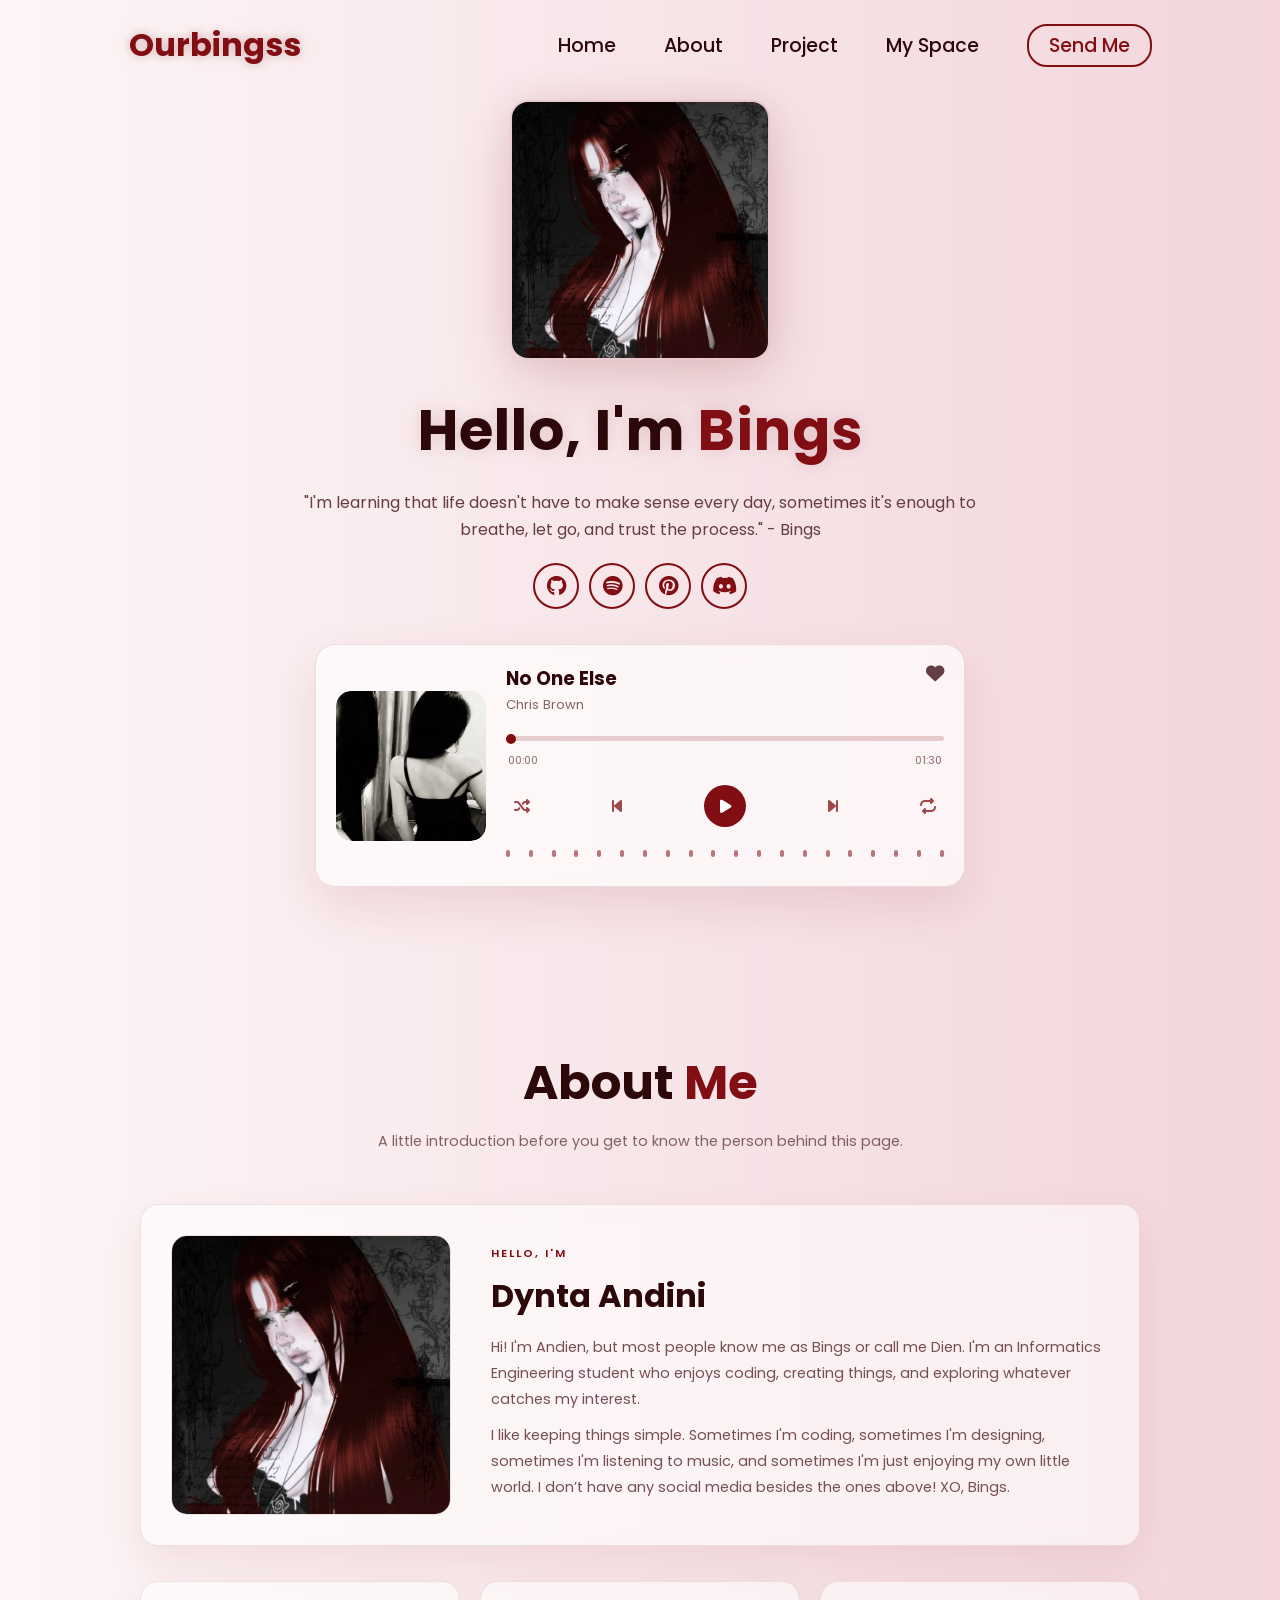
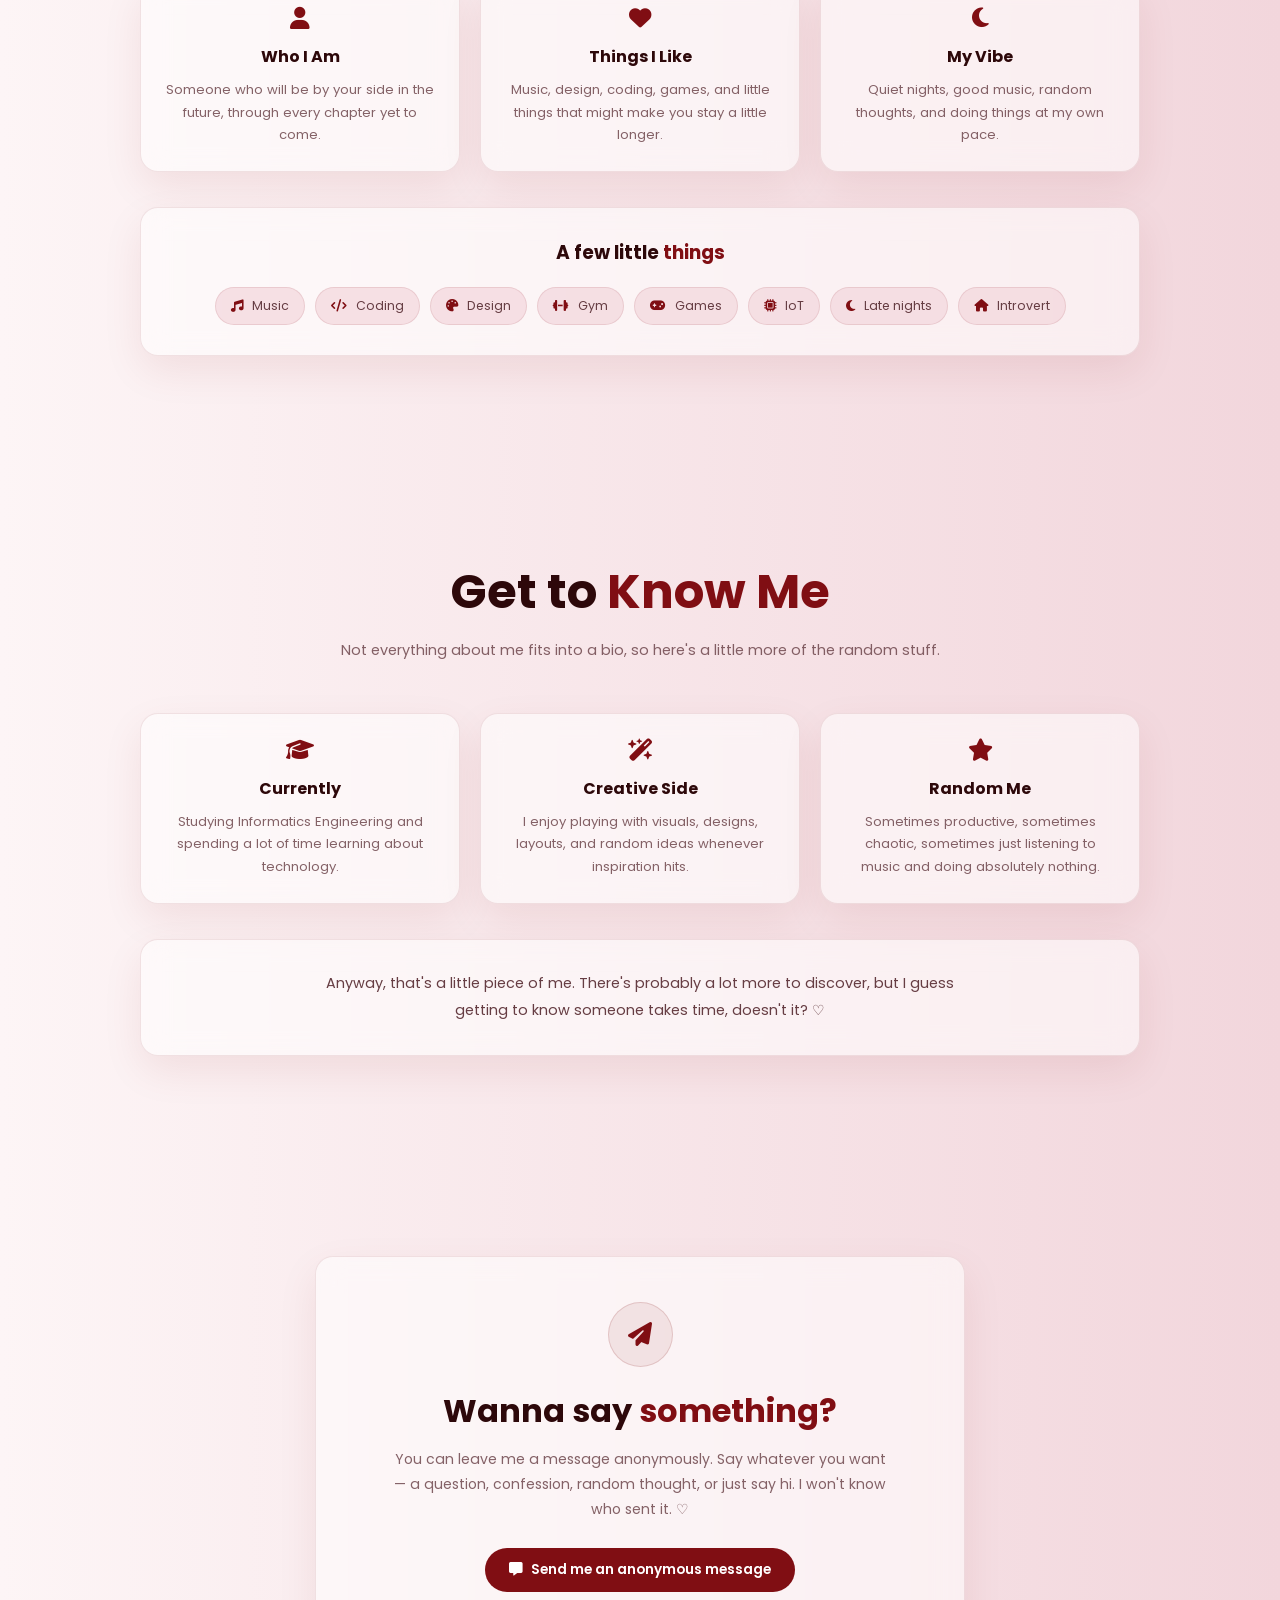
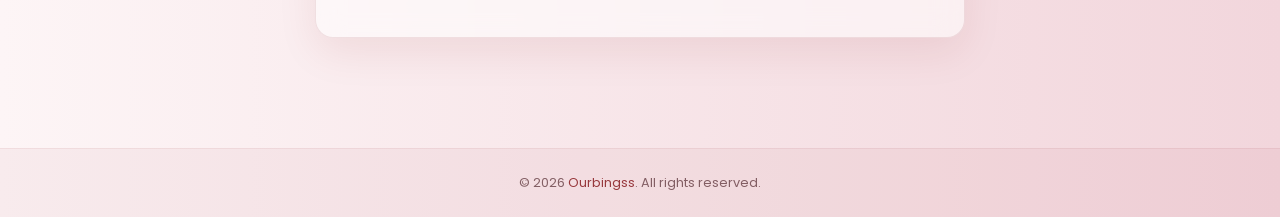
==== index.html @ 2a9ed9a6 "Update project" ====
<!DOCTYPE html>
<html lang="en">
<head>
    <meta charset="UTF-8" />
    <meta name="viewport" content="width=device-width, initial-scale=1.0" />
    <!-- Font Awesome -->
    <link rel="stylesheet" href="https://cdnjs.cloudflare.com/ajax/libs/font-awesome/6.7.1/css/all.min.css" />
    <!-- Google Fonts -->
    <link rel="preconnect" href="https://fonts.googleapis.com" />
    <link rel="preconnect" href="https://fonts.gstatic.com" crossorigin />
    <!-- Title -->
    <title>Ourbingss</title>
    <!-- Favicon -->
    <link rel="icon" type="image/png" href="img/pp5.jpg" />
    <link rel="stylesheet" href="blog.css" />
    <!-- AOS -->
    <link rel="stylesheet" href="https://unpkg.com/aos@next/dist/aos.css" />
</head>
<body>

    <nav>
        <div class="nav-container">
            <!-- Logo -->
            <div class="logo" data-aos="zoom-in" data-aos-duration="1000">
                <span>Ourbingss</span>
            </div>
            <!-- Desktop Navigation -->
            <div class="links">
                <div class="link" data-aos="fade-up" data-aos-duration="1000" data-aos-delay="100"><a href="index.html">Home</a></div>
                <div class="link" data-aos="fade-up" data-aos-duration="1000" data-aos-delay="200"><a href="index.html#about">About</a></div>
                <div class="link" data-aos="fade-up" data-aos-duration="1000" data-aos-delay="300"><a href="project.html">Project</a></div>
                <div class="link" data-aos="fade-up" data-aos-duration="1000" data-aos-delay="500"><a href="index.html#my-space">My Space</a></div>
                <div class="link contact-btn" data-aos="fade-up" data-aos-duration="1000" data-aos-delay="600"><a href="index.html#contact">Send Me</a></div>
            </div>
            <!-- Hamburger -->
            <i class="fa-solid fa-bars hamburg" onclick="hamburg()"></i>
        </div>
        <!-- Mobile Dropdown -->
        <div class="dropdown">
            <div class="links">
                <a href="index.html">Home</a>
                <a href="index.html#about">About</a>
                <a href="project.html">Projects</a>
                <a href="index.html#contact">Contact</a>
                <i class="fa-solid fa-xmark cancel" onclick="cancel()"></i>
            </div>
        </div>
    </nav>
    <!-- =====================================================
         HERO
    ====================================================== -->
    <section class="hero-section">
        <!-- Main Square Image -->
        <div class="hero-image" data-aos="zoom-in" data-aos-duration="1200">
            <img src="img/pp5.jpg" alt="Bings" />
        </div>
        <!-- Name -->
        <h1 class="hero-title" data-aos="fade-up" data-aos-duration="1000">
            Hello, I'm <span>Bings</span>
        </h1>
        <!-- Subtitle -->
        <p class="hero-subtitle" data-aos="fade-up" data-aos-duration="1000" data-aos-delay="100">
            "I'm learning that life doesn't have to make sense every day, sometimes it's enough to breathe, let go, and trust the process." - Bings
        </p>
        <!-- Social Media -->
        <div class="hero-socials" data-aos="fade-up" data-aos-duration="1000" data-aos-delay="200">
            <a href="https://github.com/ourbingss" target="_blank" rel="noopener noreferrer" title="GitHub">
                <i class="fa-brands fa-github"></i>
            </a>
            <a href="https://open.spotify.com/user/ourbingss" target="_blank" rel="noopener noreferrer" title="Spotify">
                <i class="fa-brands fa-spotify"></i>
            </a>
            <a href="https://www.pinterest.com/ourbingss/" target="_blank" rel="noopener noreferrer" title="Pinterest">
                <i class="fa-brands fa-pinterest"></i>
            </a>
            <a href="https://discord.com/users/ourbingss" target="_blank" rel="noopener noreferrer" title="Discord">
                <i class="fa-brands fa-discord"></i>
            </a>
        </div>
        <!-- =================================================
             MUSIC CARD
        ================================================== -->
        <div class="music-card" data-aos="fade-up" data-aos-duration="1000" data-aos-delay="300">
            <!-- Music Cover -->
            <div class="music-cover">
                <img src="img/ppme.jpeg" alt="Music Cover" />
            </div>
            <!-- Music Information -->
            <div class="music-info">
                <div class="song-header">
                    <div class="song-detail">
                        <h3 class="song-title">No One Else</h3>
                        <p class="singer-name">Chris Brown</p>
                    </div>
                    <i class="fa-solid fa-heart heart-icon"></i>
                </div>
                <!-- Audio -->
                <audio id="audio-player" src="audio/audiome.mp3"></audio>
                <!-- Progress -->
                <div class="progress-box">
                    <input type="range" id="progress-bar" value="0" min="0" max="100" />
                    <div class="time-display">
                        <span id="current-time">00:00</span>
                        <span id="max-time">01:30</span>
                    </div>
                </div>
                <!-- Controls -->
                <div class="player-controls">
                    <i class="fa-solid fa-shuffle control-btn"></i>
                    <i class="fa-solid fa-backward-step control-btn"></i>
                    <div class="play-btn-wrapper" id="play-btn">
                        <i class="fa-solid fa-play" id="play-icon"></i>
                    </div>
                    <i class="fa-solid fa-forward-step control-btn"></i>
                    <i class="fa-solid fa-repeat control-btn"></i>
                </div>
                <!-- Sound Wave -->
                <div class="sound-wave" id="sound-wave">
                    <span></span><span></span><span></span><span></span><span></span>
                    <span></span><span></span><span></span><span></span><span></span>
                    <span></span><span></span><span></span><span></span><span></span>
                    <span></span><span></span><span></span><span></span><span></span>
                </div>
            </div>
        </div>
    </section>
    <!-- =====================================================
         ABOUT
    ====================================================== -->
    <section id="about" class="know-section">
        <div class="know-container">
            <!-- Heading -->
            <div class="section-heading" data-aos="fade-up" data-aos-duration="1000">
                <h2>About <span>Me</span></h2>
                <p>A little introduction before you get to know the person behind this page.</p>
            </div>
            <!-- Profile -->
            <div class="know-profile glass-card" data-aos="fade-up" data-aos-duration="1000">
                <!-- Image -->
                <div class="know-profile-image">
                    <img src="img/pp5.jpg" alt="Bings" />
                </div>
                <!-- Text -->
                <div class="know-profile-text">
                    <span>HELLO, I'M</span>
                    <h3>Dynta Andini</h3>
                    <p>Hi! I'm Andien, but most people know me as Bings or call me Dien. I'm an Informatics Engineering student who enjoys coding, creating things, and exploring whatever catches my interest.</p>
                    <p>I like keeping things simple. Sometimes I'm coding, sometimes I'm designing, sometimes I'm listening to music, and sometimes I'm just enjoying my own little world.
                        I don’t have any social media besides the ones above! XO, Bings.</p>
                    </p>
                </div>
            </div>
            <!-- Personal Cards -->
            <div class="personal-grid">
                <!-- Personality -->
                <div class="personal-card glass-card" data-aos="zoom-in" data-aos-duration="800">
                    <i class="fa-solid fa-user"></i>
                    <h3>Who I Am</h3>
                    <p>Someone who will be by your side in the future, through every chapter yet to come.</p>
                </div>
                <!-- Hobbies -->
                <div class="personal-card glass-card" data-aos="zoom-in" data-aos-duration="800" data-aos-delay="100">
                    <i class="fa-solid fa-heart"></i>
                    <h3>Things I Like</h3>
                    <p>Music, design, coding, games, and little things that might make you stay a little longer.</p>
                </div>
                <!-- Current -->
                <div class="personal-card glass-card" data-aos="zoom-in" data-aos-duration="800" data-aos-delay="200">
                    <i class="fa-solid fa-moon"></i>
                    <h3>My Vibe</h3>
                    <p>Quiet nights, good music, random thoughts, and doing things at my own pace.</p>
                </div>
            </div>
            <!-- Little Things -->
            <div class="little-things glass-card" data-aos="fade-up" data-aos-duration="1000">
                <h3>A few little <span>things</span></h3>
                <div class="things-list">
                    <div class="thing"><i class="fa-solid fa-music"></i> Music</div>
                    <div class="thing"><i class="fa-solid fa-code"></i> Coding</div>
                    <div class="thing"><i class="fa-solid fa-palette"></i> Design</div>
                    <div class="thing"><i class="fa-solid fa-dumbbell"></i> Gym</div>
                    <div class="thing"><i class="fa-solid fa-gamepad"></i> Games</div>
                    <div class="thing"><i class="fa-solid fa-microchip"></i> IoT</div>
                    <div class="thing"><i class="fa-solid fa-moon"></i> Late nights</div>
                    <div class="thing"><i class="fa-solid fa-house"></i> Introvert</div>
                </div>
            </div>
        </div>
    </section>
    <!-- =====================================================
         GET TO KNOW ME
    ====================================================== -->
    <section id="get-to-know" class="know-section">
        <div class="know-container">
            <div class="section-heading" data-aos="fade-up" data-aos-duration="1000">
                <h2>Get to <span>Know Me</span></h2>
                <p>Not everything about me fits into a bio, so here's a little more of the random stuff.</p>
            </div>
            <div class="personal-grid">
                <!-- Student -->
                <div class="personal-card glass-card" data-aos="zoom-in">
                    <i class="fa-solid fa-graduation-cap"></i>
                    <h3>Currently</h3>
                    <p>Studying Informatics Engineering and spending a lot of time learning about technology.</p>
                </div>
                <!-- Creative -->
                <div class="personal-card glass-card" data-aos="zoom-in" data-aos-delay="100">
                    <i class="fa-solid fa-wand-magic-sparkles"></i>
                    <h3>Creative Side</h3>
                    <p>I enjoy playing with visuals, designs, layouts, and random ideas whenever inspiration hits.</p>
                </div>
                <!-- Random -->
                <div class="personal-card glass-card" data-aos="zoom-in" data-aos-delay="200">
                    <i class="fa-solid fa-star"></i>
                    <h3>Random Me</h3>
                    <p>Sometimes productive, sometimes chaotic, sometimes just listening to music and doing absolutely nothing.</p>
                </div>
            </div>
            <!-- Closing Text -->
            <div class="glass-card" style="padding: 30px; text-align: center; margin-top: 20px;" data-aos="fade-up" data-aos-duration="1000">
                <p style="max-width: 650px; margin: 0 auto; font-size: 0.9rem; line-height: 1.9; color: #663d43;">
                    Anyway, that's a little piece of me. There's probably a lot more to discover, but I guess getting to know someone takes time, doesn't it? ♡
                </p>
            </div>
        </div>
    </section>
    <!-- =====================================================
         CONTACT / NGL
    ====================================================== -->
    <section id="contact" class="contact-section">
        <div class="ngl-card glass-card" data-aos="fade-up" data-aos-duration="1000">
            <!-- Icon -->
            <div class="ngl-icon">
                <i class="fa-solid fa-paper-plane"></i>
            </div>
            <!-- Heading -->
            <h2>Wanna say <span>something?</span></h2>
            <!-- Description -->
            <p>
                You can leave me a message anonymously. Say whatever you want — a question, confession, random thought, or just say hi. I won't know who sent it. ♡
            </p>
            <!-- NGL Button -->
            <a href="https://ngl.link/ourbingss" target="_blank" rel="noopener noreferrer" class="ngl-button">
                <i class="fa-solid fa-message"></i> Send me an anonymous message
            </a>
        </div>
    </section>
    <!-- =====================================================
         FOOTER
    ====================================================== -->
    <footer class="footer">
        <p>&copy; 2026 <span>Ourbingss</span>. All rights reserved.</p>
    </footer>
    <script src="https://unpkg.com/aos@next/dist/aos.js"></script>
    <script>
        AOS.init({
            offset: 100,
            duration: 1000,
            once: false
        });
        /* =========================
           HAMBURGER
        ========================== */
        function hamburg() {
            const navbar = document.querySelector(".dropdown");
            navbar.style.transform = "translateY(0px)";
        }
        /* =========================
           CANCEL
        ========================== */
        function cancel() {
            const navbar = document.querySelector(".dropdown");
            navbar.style.transform = "translateY(-500px)";
        }
    </script>
    <!-- Main JavaScript -->
    <script src="script.js"></script>
</body>
</html>
---- blog.css ----
@import url('https://fonts.googleapis.com/css2?family=Poppins:wght@100;200;300;400;500;600;700&display=swap');
* {
    margin: 0;
    padding: 0;
    box-sizing: border-box;
    font-family: 'Poppins', sans-serif;
}

html {
    scroll-behavior: smooth;
}

body {
    width: 100%;
    min-height: 100vh;
    overflow-x: hidden;

    background: linear-gradient(
        to right,
        #fdf5f6,
        #f2d6dc
    );

    color: #2d080a;
}


/* =====================================================
   NAVBAR
===================================================== */

nav {
    width: 100%;
    height: 10vh;

    position: absolute !important;
    top: 0;
    left: 0;

    background: transparent !important;

    z-index: 9999;
}

.nav-container {
    width: 100%;
    height: 100%;

    display: flex;
    justify-content: space-around;
    align-items: center;

    position: relative;
    z-index: 10000;
}

.logo {
    color: #2d080a;
    font-size: 2rem;
    font-weight: 700;
}

.logo span {
    color: #800e13;

    text-shadow:
        0 0 10px rgba(128, 14, 19, 0.25),
        0 0 25px rgba(128, 14, 19, 0.10);
}


/* Desktop links */

.nav-container .links {
    display: flex;
    gap: 3rem;
    align-items: center;
}

.nav-container .links a {
    position: relative;
    font-size: 1.2rem;
    color: #2d080a;
    text-decoration: none;
    font-weight: 500;
    transition: 0.3s linear;
}

.nav-container .links a::before {
    position: absolute;
    content: "";
    bottom: -3px;
    left: 0;
    width: 0%;
    height: 3px;
    background-color: #800e13;
    transition: 0.2s linear;
}

.nav-container .links a:hover::before {
    width: 100%;
}

.nav-container .links a:hover {
    color: #800e13;
}

.nav-container .contact-btn {
    background-color: transparent;
    padding: 5px 20px;
    border-radius: 20px;
    border: 2px solid #800e13;
    transition: 0.2s linear;
}

.nav-container .contact-btn a {
    color: #800e13;
}

.nav-container .contact-btn:hover,
.nav-container .contact-btn:hover a {
    background-color: #800e13;
    color: white;
}
/* Hamburger */

.hamburg,
.cancel {
    cursor: pointer;

    position: absolute;

    right: 15px;
    top: 15px;

    font-size: 1.8rem;

    color: #800e13;

    display: none;

    z-index: 100000;
}


/* Mobile dropdown */

.dropdown {
    width: 100%;

    position: absolute;
    top: 0;
    left: 0;

    transform: translateY(-500px);

    background: rgba(45, 8, 10, 0.96);

    backdrop-filter: blur(10px);
    -webkit-backdrop-filter: blur(10px);

    box-shadow:
        0 10px 30px rgba(45, 8, 10, 0.25);

    transition: 0.3s ease;

    z-index: 99999;
}

.dropdown .links {
    width: 100%;

    display: flex;
    flex-direction: column;

    align-items: stretch;
}

.dropdown .links a {
    width: 100%;

    padding: 15px 0;

    display: flex;
    justify-content: center;
    align-items: center;

    color: #fff;

    text-decoration: none;

    font-size: 0.95rem;

    transition: 0.3s ease;
}

.dropdown .links a:hover {
    background: #800e13;
}

.dropdown .cancel {
    display: block;

    position: absolute;

    right: 18px;
    top: 15px;

    color: #fff;
}


/* =====================================================
   HERO
===================================================== */

.hero-section {
    width: 100%;
    min-height: 100vh;

    display: flex;
    flex-direction: column;

    justify-content: center;
    align-items: center;

    position: relative;

    padding: 100px 20px 60px;

    text-align: center;
}


/* =====================================================
   MAIN HERO IMAGE
===================================================== */

.hero-image {
    width: 260px;
    height: 260px;

    margin-bottom: 28px;

    overflow: hidden;

    border-radius: 18px;

    border: 2px solid rgba(128, 14, 19, 0.12);

    box-shadow:
        0 20px 60px rgba(128, 14, 19, 0.15),
        0 0 40px rgba(128, 14, 19, 0.08);
}

.hero-image img {
    width: 100%;
    height: 100%;

    display: block;

    object-fit: cover;
}


/* =====================================================
   HERO TITLE
===================================================== */

.hero-title {
    font-size: clamp(2.3rem, 5vw, 3.5rem);

    margin-bottom: 8px;

    font-weight: 700;

    letter-spacing: 1px;

    color: #2d080a;

    text-shadow:
        0 0 15px rgba(128, 14, 19, 0.12),
        0 0 35px rgba(128, 14, 19, 0.08);
}

.hero-title span {
    color: #800e13;
}


/* =====================================================
   HERO SUBTITLE / QUOTE
===================================================== */

.hero-subtitle {
    width: 100%;
    max-width: 700px;

    margin: 8px auto 15px;

    color: #663d43;

    font-size: 1rem;

    line-height: 1.7;

    font-weight: 400;
}


/* =====================================================
   SOCIAL ICONS
===================================================== */

.hero-socials {
    width: 100%;

    display: flex;

    justify-content: center;
    align-items: center;

    gap: 10px;

    margin: 5px 0 30px;
}

.hero-socials a {
    width: 46px;
    height: 46px;

    display: flex;
    justify-content: center;
    align-items: center;

    flex-shrink: 0;

    border: 2px solid #800e13;

    border-radius: 50%;

    background: transparent;

    color: #800e13;

    text-decoration: none;

    transition:
        transform 0.25s ease,
        background 0.25s ease,
        color 0.25s ease,
        box-shadow 0.25s ease;
}

.hero-socials a i {
    display: block;

    color: inherit;

    font-size: 1.25rem;

    line-height: 1;
}

.hero-socials a:hover {
    transform: translateY(-4px) scale(1.08);

    background: #800e13;

    color: #fff;

    box-shadow:
        0 8px 20px rgba(128, 14, 19, 0.25);
}


/* =====================================================
   GLASS CARD
===================================================== */

.glass-card {
    background: rgba(255, 255, 255, 0.55);

    backdrop-filter: blur(14px);
    -webkit-backdrop-filter: blur(14px);

    border: 1px solid rgba(128, 14, 19, 0.10);

    border-radius: 18px;

    box-shadow:
        0 15px 40px rgba(128, 14, 19, 0.08);
}


/* =====================================================
   MUSIC CARD
===================================================== */

.music-card {
    width: 100%;
    max-width: 650px;

    margin: 5px auto 0;

    padding: 20px;

    display: flex;

    align-items: center;

    gap: 20px;

    text-align: left;

    background: rgba(255, 255, 255, 0.65);

    backdrop-filter: blur(14px);
    -webkit-backdrop-filter: blur(14px);

    border: 1px solid rgba(128, 14, 19, 0.12);

    border-radius: 20px;

    box-shadow:
        0 20px 50px rgba(128, 14, 19, 0.10);
}


/* =====================================================
   MUSIC COVER
===================================================== */

.music-cover {
    width: 150px;
    height: 150px;
    flex-shrink: 0;
    overflow: hidden;
    border-radius: 15px;
    border: 1px solid (128, 14, 19, 0.10);
}

.music-cover img {
    width: 100%;
    height: 100%;
    display: block;
    object-fit: cover;
    border-radius: inherit;
    box-shadow:
        0 8px 20px rgba(0, 0, 0, 0.08);
}
/* =====================================================
   MUSIC INFORMATION
===================================================== */

.music-info {
    flex: 1;

    min-width: 0;

    display: flex;
    flex-direction: column;

    gap: 8px;
}

.song-header {
    width: 100%;

    display: flex;

    justify-content: space-between;
    align-items: flex-start;
}

.song-detail {
    min-width: 0;
}

.song-title {
    margin: 0;

    color: #2d080a;

    font-size: 1.15rem;

    font-weight: 700;
}

.singer-name {
    margin: 3px 0 0;

    color: #663d43;

    font-size: 0.82rem;

    opacity: 0.8;
}


/* Heart */

.heart-icon {
    flex-shrink: 0;

    margin-left: 15px;

    color: #663d43;

    font-size: 1.15rem;

    cursor: pointer;

    transition:
        color 0.2s ease,
        transform 0.2s ease;
}

.heart-icon:hover {
    transform: scale(1.15);

    color: #800e13;
}

.heart-icon.active {
    color: #ff4757;
}


/* =====================================================
   PROGRESS BAR
===================================================== */

.progress-box {
    width: 100%;
}

.progress-box input[type="range"] {
    width: 100%;

    height: 5px;

    appearance: none;
    -webkit-appearance: none;

    background: rgba(128, 14, 19, 0.18);

    border-radius: 10px;

    cursor: pointer;

    accent-color: #800e13;
}

.progress-box input[type="range"]::-webkit-slider-thumb {
    appearance: none;
    -webkit-appearance: none;

    width: 10px;
    height: 10px;

    border-radius: 50%;

    background: #800e13;

    cursor: pointer;
}

.progress-box input[type="range"]::-moz-range-thumb {
    width: 10px;
    height: 10px;

    border: none;

    border-radius: 50%;

    background: #800e13;

    cursor: pointer;
}


/* =====================================================
   TIME
===================================================== */

.time-display {
    width: 100%;

    display: flex;

    justify-content: space-between;
    align-items: center;

    margin-top: 5px;

    padding: 0 2px;

    color: #663d43;

    font-size: 0.68rem;

    opacity: 0.75;
}


/* =====================================================
   PLAYER CONTROLS
===================================================== */

/* =====================================================
   PLAYER CONTROLS
===================================================== */

.player-controls {
    width: 100%;
    display: flex;
    justify-content: space-between;
    align-items: center;
    gap: 20px;
    margin-top: 8px;
    padding: 0 8px;
}

.control-btn {
    color: #800e13;
    font-size: 1rem;
    cursor: pointer;
    opacity: 0.75;
    transition:
        color 0.2s ease,
        opacity 0.2s ease,
        transform 0.2s ease;
}

.control-btn:hover {
    color: #800e13;
    opacity: 1;
    transform: scale(1.1);
}


/* =====================================================
   PLAY BUTTON
===================================================== */

.play-btn-wrapper {
    width: 42px;
    height: 42px;
    flex-shrink: 0;

    display: flex;
    justify-content: center;
    align-items: center;

    border-radius: 50%;
    background: #800e13;
    color: #fff;

    cursor: pointer;

    transition:
        transform 0.2s ease,
        background 0.2s ease,
        box-shadow 0.2s ease;
}

.play-btn-wrapper:hover {
    transform: scale(1.08);
    background: #2d080a;

    box-shadow:
        0 0 20px rgba(128, 14, 19, 0.20);
}

.play-btn-wrapper i {
    font-size: 0.95rem;
    color: inherit;
}


/* =====================================================
   SOUND WAVE
===================================================== */

.sound-wave {
    width: 100%;
    max-width: 100%;

    height: 26px;

    display: flex;
    justify-content: space-between;
    align-items: center;

    gap: 3px;
    margin-top: 5px;

    opacity: 0.55;
    overflow: hidden;

}
.sound-wave span {
    width: 3px;
    min-width: 3px;
    height: 7px;

    flex: 1;

    max-width: 4px;

    background: #800e13;
    border-radius: 5px;

    animation: wave 1s ease-in-out infinite;
    animation-play-state: paused;
}

.sound-wave.playing span {
    animation-play-state: running;
}


/* Wave animation */

.sound-wave span:nth-child(1) {
    animation-delay: 0s;
}

.sound-wave span:nth-child(2) {
    animation-delay: 0.1s;
}

.sound-wave span:nth-child(3) {
    animation-delay: 0.2s;
}

.sound-wave span:nth-child(4) {
    animation-delay: 0.3s;
}

.sound-wave span:nth-child(5) {
    animation-delay: 0.4s;
}

.sound-wave span:nth-child(6) {
    animation-delay: 0.5s;
}

.sound-wave span:nth-child(7) {
    animation-delay: 0.6s;
}

.sound-wave span:nth-child(8) {
    animation-delay: 0.7s;
}

.sound-wave span:nth-child(9) {
    animation-delay: 0.8s;
}

.sound-wave span:nth-child(10) {
    animation-delay: 0.9s;
}

.sound-wave span:nth-child(11) {
    animation-delay: 0.3s;
}

.sound-wave span:nth-child(12) {
    animation-delay: 0.6s;
}

.sound-wave span:nth-child(13) {
    animation-delay: 0.2s;
}

.sound-wave span:nth-child(14) {
    animation-delay: 0.5s;
}

.sound-wave span:nth-child(15) {
    animation-delay: 0.8s;
}

.sound-wave span:nth-child(16) {
    animation-delay: 0.4s;
}

.sound-wave span:nth-child(17) {
    animation-delay: 0.7s;
}

.sound-wave span:nth-child(18) {
    animation-delay: 0.1s;
}

.sound-wave span:nth-child(19) {
    animation-delay: 0.5s;
}

.sound-wave span:nth-child(20) {
    animation-delay: 0.9s;
}


@keyframes wave {
    0%,
    100% {
        height: 7px;
    }

    50% {
        height: 22px;
    }
}
/* =====================================================
   ABOUT / GET TO KNOW
===================================================== */

.know-section {
    width: 100%;

    padding: 100px 20px;

    position: relative;
}

.know-container {
    width: 100%;
    max-width: 1000px;

    margin: 0 auto;
}


/* =====================================================
   SECTION HEADING
===================================================== */

.section-heading {
    text-align: center;

    margin-bottom: 50px;
}

.section-heading h2 {
    margin-bottom: 10px;

    color: #2d080a;

    font-size: clamp(2rem, 4vw, 3rem);
}

.section-heading h2 span {
    color: #800e13;
}

.section-heading p {
    max-width: 600px;

    margin: 0 auto;

    color: #663d43;

    font-size: 0.9rem;

    line-height: 1.7;

    opacity: 0.8;
}


/* =====================================================
   PROFILE
===================================================== */

.know-profile {
    width: 100%;

    display: grid;

    grid-template-columns: 280px 1fr;

    gap: 40px;

    align-items: center;

    padding: 30px;

    margin-bottom: 35px;
}

.know-profile-image {
    width: 100%;

    aspect-ratio: 1 / 1;

    overflow: hidden;

    border-radius: 16px;

    border: 1px solid rgba(128, 14, 19, 0.10);
}

.know-profile-image img {
    width: 100%;
    height: 100%;

    display: block;

    object-fit: cover;
}

.know-profile-text span {
    color: #800e13;

    font-size: 0.7rem;

    letter-spacing: 2px;

    font-weight: 600;
}

.know-profile-text h3 {
    margin: 8px 0 15px;

    color: #2d080a;

    font-size: 2rem;
}

.know-profile-text h3 span {
    color: #800e13;

    letter-spacing: 0;

    font-size: inherit;
}

.know-profile-text p {
    margin-bottom: 10px;

    color: #663d43;

    font-size: 0.9rem;

    line-height: 1.8;

    opacity: 0.9;
}


/* =====================================================
   PERSONAL CARDS
===================================================== */

.personal-grid {
    display: grid;

    grid-template-columns: repeat(3, 1fr);

    gap: 20px;

    margin-bottom: 35px;
}

.personal-card {
    padding: 25px;

    text-align: center;

    transition:
        transform 0.3s ease,
        border-color 0.3s ease;
}

.personal-card:hover {
    transform: translateY(-5px);

    border-color:
        rgba(128, 14, 19, 0.25);
}

.personal-card i {
    margin-bottom: 15px;

    color: #800e13;

    font-size: 1.4rem;
}

.personal-card h3 {
    margin-bottom: 10px;

    color: #2d080a;

    font-size: 1rem;
}

.personal-card p {
    color: #663d43;

    font-size: 0.82rem;

    line-height: 1.7;

    opacity: 0.8;
}


/* =====================================================
   LITTLE THINGS
===================================================== */

.little-things {
    padding: 30px;

    text-align: center;
}

.little-things h3 {
    margin-bottom: 20px;

    color: #2d080a;
}

.little-things h3 span {
    color: #800e13;
}

.things-list {
    display: flex;

    flex-wrap: wrap;

    justify-content: center;

    gap: 10px;
}

.thing {
    padding: 9px 15px;

    border-radius: 30px;

    background: rgba(242, 214, 220, 0.7);

    border: 1px solid rgba(128, 14, 19, 0.10);

    color: #663d43;

    font-size: 0.78rem;
}

.thing i {
    margin-right: 6px;

    color: #800e13;
}


/* =====================================================
   CONTACT / NGL
===================================================== */

.contact-section {
    width: 100%;

    padding: 100px 20px 110px;
}

.ngl-card {
    width: 100%;
    max-width: 650px;

    margin: 0 auto;

    padding: 45px 35px;

    text-align: center;
}

.ngl-icon {
    width: 65px;
    height: 65px;

    margin: 0 auto 20px;

    display: flex;

    justify-content: center;
    align-items: center;

    border-radius: 50%;

    background: rgba(128, 14, 19, 0.08);

    border: 1px solid rgba(128, 14, 19, 0.15);

    color: #800e13;

    font-size: 1.5rem;
}

.ngl-card h2 {
    margin-bottom: 12px;

    color: #2d080a;

    font-size: 2rem;
}

.ngl-card h2 span {
    color: #800e13;
}

.ngl-card p {
    max-width: 500px;

    margin: 0 auto 25px;

    color: #663d43;

    font-size: 0.88rem;

    line-height: 1.8;

    opacity: 0.8;
}

.ngl-button {
    display: inline-flex;

    justify-content: center;
    align-items: center;

    gap: 8px;

    padding: 12px 24px;

    border-radius: 30px;

    background: #800e13;

    color: #fff;

    text-decoration: none;

    font-size: 0.85rem;

    font-weight: 600;

    transition: 0.3s ease;
}

.ngl-button:hover {
    transform: translateY(-3px);

    background: #2d080a;

    box-shadow:
        0 10px 30px rgba(128, 14, 19, 0.18);
}


/* =====================================================
   FOOTER
===================================================== */

.footer {
    width: 100%;

    padding: 25px 20px;

    text-align: center;

    background: rgba(128, 14, 19, 0.05);

    border-top:
        1px solid rgba(128, 14, 19, 0.08);

    color: #663d43;

    font-size: 0.8rem;

    opacity: 0.8;
}

.footer span {
    color: #800e13;
}


/* =====================================================
   TABLET
===================================================== */

@media (max-width: 884px) {

    /* Navbar */

    nav .logo {
        position: absolute;

        top: 18px;
        left: 20px;

        font-size: 1.5rem;
    }

    .nav-container .links {
        display: none;
    }

    .hamburg {
        display: block;
    }


    /* Hero */

    .hero-section {
        min-height: auto;

        padding-top: 100px;
        padding-bottom: 60px;
    }

    .hero-image {
        width: 220px;
        height: 220px;
    }

    .hero-title {
        font-size: 2.5rem;
    }

    .hero-subtitle {
        max-width: 600px;

        font-size: 0.9rem;
    }


    /* Music */

    .music-card {
        max-width: 600px;
    }


    /* Cards */

    .personal-grid {
        grid-template-columns: 1fr;
    }

    .know-profile {
        grid-template-columns: 1fr;

        text-align: center;
    }

    .know-profile-image {
        width: 220px;
        height: 220px;

        margin: 0 auto;
    }

    .know-profile-text h3 {
        font-size: 1.7rem;
    }


    /* NGL */

    .ngl-card {
        padding: 35px 22px;
    }
}


/* =====================================================
   MOBILE
===================================================== */

@media (max-width: 576px) {

    /* =================================================
       NAVBAR
    ================================================= */

    nav {
        height: 70px;
    }

    nav .logo {
        top: 17px;
        left: 18px;

        font-size: 1.35rem;
    }

    .hamburg {
        top: 18px;
        right: 18px;

        font-size: 1.6rem;
    }


    /* =================================================
       HERO
    ================================================= */

    .hero-section {
        width: 100%;

        min-height: auto;

        padding:
            90px 15px 50px;

        overflow: hidden;
    }

    .hero-image {
        width: 180px;
        height: 180px;

        margin-bottom: 22px;

        border-radius: 16px;
    }

    .hero-title {
        font-size: 2rem;

        line-height: 1.2;

        margin-bottom: 8px;
    }

    .hero-subtitle {
        width: 100%;
        max-width: 350px;

        margin: 8px auto 18px;

        font-size: 0.8rem;

        line-height: 1.65;
    }


    /* =================================================
       SOCIAL ICONS MOBILE
    ================================================= */

    .hero-socials {
        width: 100%;

        gap: 8px;

        margin: 5px 0 25px;
    }

    .hero-socials a {
        width: 40px;
        height: 40px;

        margin: 0;

        border-width: 1.8px;
    }

    .hero-socials a i {
        font-size: 1.05rem;
    }


    /* =================================================
       MUSIC CARD MOBILE
    ================================================= */

    .music-card {
        width: 100%;
        max-width: 350px;

        margin: 0 auto;

        padding: 16px;

        display: grid;

        grid-template-columns: 78px 1fr;

        grid-template-rows: auto auto auto;

        column-gap: 14px;

        row-gap: 10px;

        align-items: center;

        text-align: left;

        border-radius: 18px;
    }


    /* Cover tetap kecil */

    .music-cover {
        width: 78px;
        height: 78px;

        grid-column: 1;
        grid-row: 1 / span 2;

        margin: 0;

        border-radius: 12px;
    }


    /* Music info */

    .music-info {
        width: 100%;

        grid-column: 2;
        grid-row: 1 / span 3;

        min-width: 0;

        display: flex;

        flex-direction: column;

        gap: 6px;
    }

    .song-header {
        width: 100%;

        align-items: center;
    }

    .song-title {
        font-size: 0.95rem;

        line-height: 1.3;
    }

    .singer-name {
        font-size: 0.72rem;

        margin-top: 2px;
    }

    .heart-icon {
        margin-left: 8px;

        font-size: 0.95rem;
    }


    /* Progress */

    .progress-box {
        width: 100%;
    }

    .progress-box input[type="range"] {
        height: 4px;
    }

    .progress-box input[type="range"]::-webkit-slider-thumb {
        width: 8px;
        height: 8px;
    }

    .progress-box input[type="range"]::-moz-range-thumb {
        width: 8px;
        height: 8px;
    }

    .time-display {
        font-size: 0.6rem;

        margin-top: 4px;
    }


    /* Controls */

    .player-controls {
        width: 100%;

        gap: 16px;

        margin-top: 5px;
    }

    .control-btn {
        font-size: 0.78rem;
    }

    .play-btn-wrapper {
        width: 34px;
        height: 34px;
    }

    .play-btn-wrapper i {
        font-size: 0.78rem;
    }


    /* Sound wave */

    .sound-wave {
        height: 17px;

        gap: 2px;

        margin-top: 1px;
    }

    .sound-wave span {
        width: 2px;

        height: 5px;
    }

    @keyframes wave {
        0%,
        100% {
            height: 5px;
        }

        50% {
            height: 15px;
        }
    }


    /* =================================================
       SECTIONS
    ================================================= */

    .know-section {
        padding: 70px 15px;
    }

    .section-heading {
        margin-bottom: 35px;
    }

    .section-heading h2 {
        font-size: 2rem;

        line-height: 1.25;
    }

    .section-heading p {
        max-width: 340px;

        font-size: 0.78rem;

        line-height: 1.7;
    }


    /* Profile */

    .know-profile {
        width: 100%;

        grid-template-columns: 1fr;

        gap: 22px;

        padding: 20px;

        text-align: center;
    }

    .know-profile-image {
        width: 190px;
        height: 190px;

        margin: 0 auto;
    }

    .know-profile-text h3 {
        font-size: 1.55rem;
    }

    .know-profile-text p {
        font-size: 0.8rem;

        line-height: 1.75;
    }


    /* Personal cards */

    .personal-grid {
        grid-template-columns: 1fr;

        gap: 15px;

        margin-bottom: 25px;
    }

    .personal-card {
        padding: 22px 18px;
    }

    .personal-card i {
        font-size: 1.3rem;
    }

    .personal-card p {
        font-size: 0.78rem;
    }


    /* Little things */

    .little-things {
        padding: 22px 15px;
    }

    .things-list {
        gap: 8px;
    }

    .thing {
        padding: 8px 12px;

        font-size: 0.7rem;
    }


    /* =================================================
       CONTACT
    ================================================= */

    .contact-section {
        padding:
            70px 15px 80px;
    }

    .ngl-card {
        width: 100%;

        padding: 32px 18px;
    }

    .ngl-icon {
        width: 58px;
        height: 58px;

        font-size: 1.3rem;
    }

    .ngl-card h2 {
        font-size: 1.6rem;

        line-height: 1.3;
    }

    .ngl-card p {
        font-size: 0.78rem;

        line-height: 1.75;
    }

    .ngl-button {
        width: 100%;

        padding: 12px 14px;

        font-size: 0.75rem;
    }


    /* =================================================
       FOOTER
    ================================================= */

    .footer {
        padding: 22px 15px;

        font-size: 0.72rem;
    }
}


/* =====================================================
   VERY SMALL PHONE
===================================================== */

@media (max-width: 380px) {

    .hero-image {
        width: 165px;
        height: 165px;
    }

    .hero-title {
        font-size: 1.8rem;
    }

    .hero-subtitle {
        font-size: 0.76rem;
    }


    /* Social */

    .hero-socials {
        gap: 6px;
    }

    .hero-socials a {
        width: 37px;
        height: 37px;
    }

    .hero-socials a i {
        font-size: 0.95rem;
    }


    /* Music */

    .music-card {
        max-width: 330px;

        padding: 14px;

        grid-template-columns: 70px 1fr;

        column-gap: 12px;
    }

    .music-cover {
        width: 70px;
        height: 70px;
    }

    .song-title {
        font-size: 0.88rem;
    }

    .singer-name {
        font-size: 0.68rem;
    }

    .player-controls {
        gap: 12px;
    }

    .control-btn {
        font-size: 0.7rem;
    }

    .play-btn-wrapper {
        width: 32px;
        height: 32px;
    }

    .sound-wave {
        display: none;
    }
}
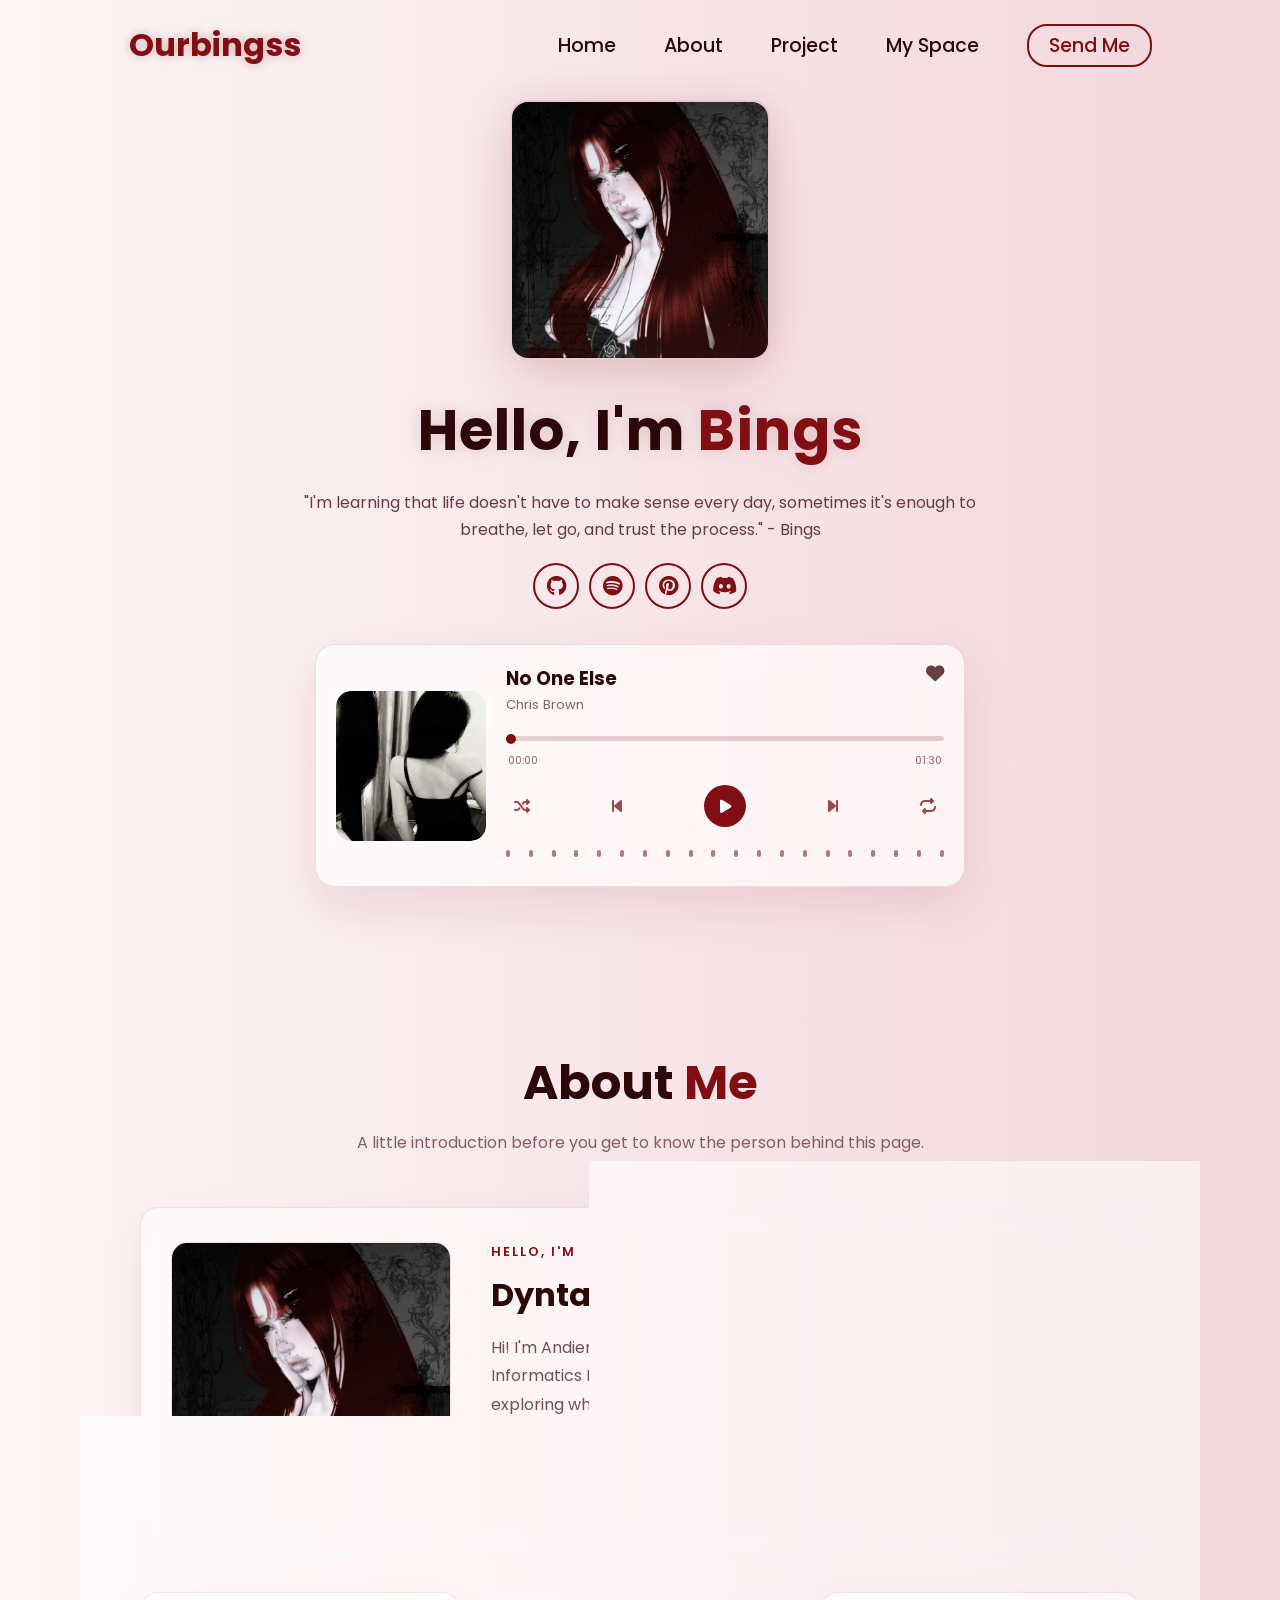
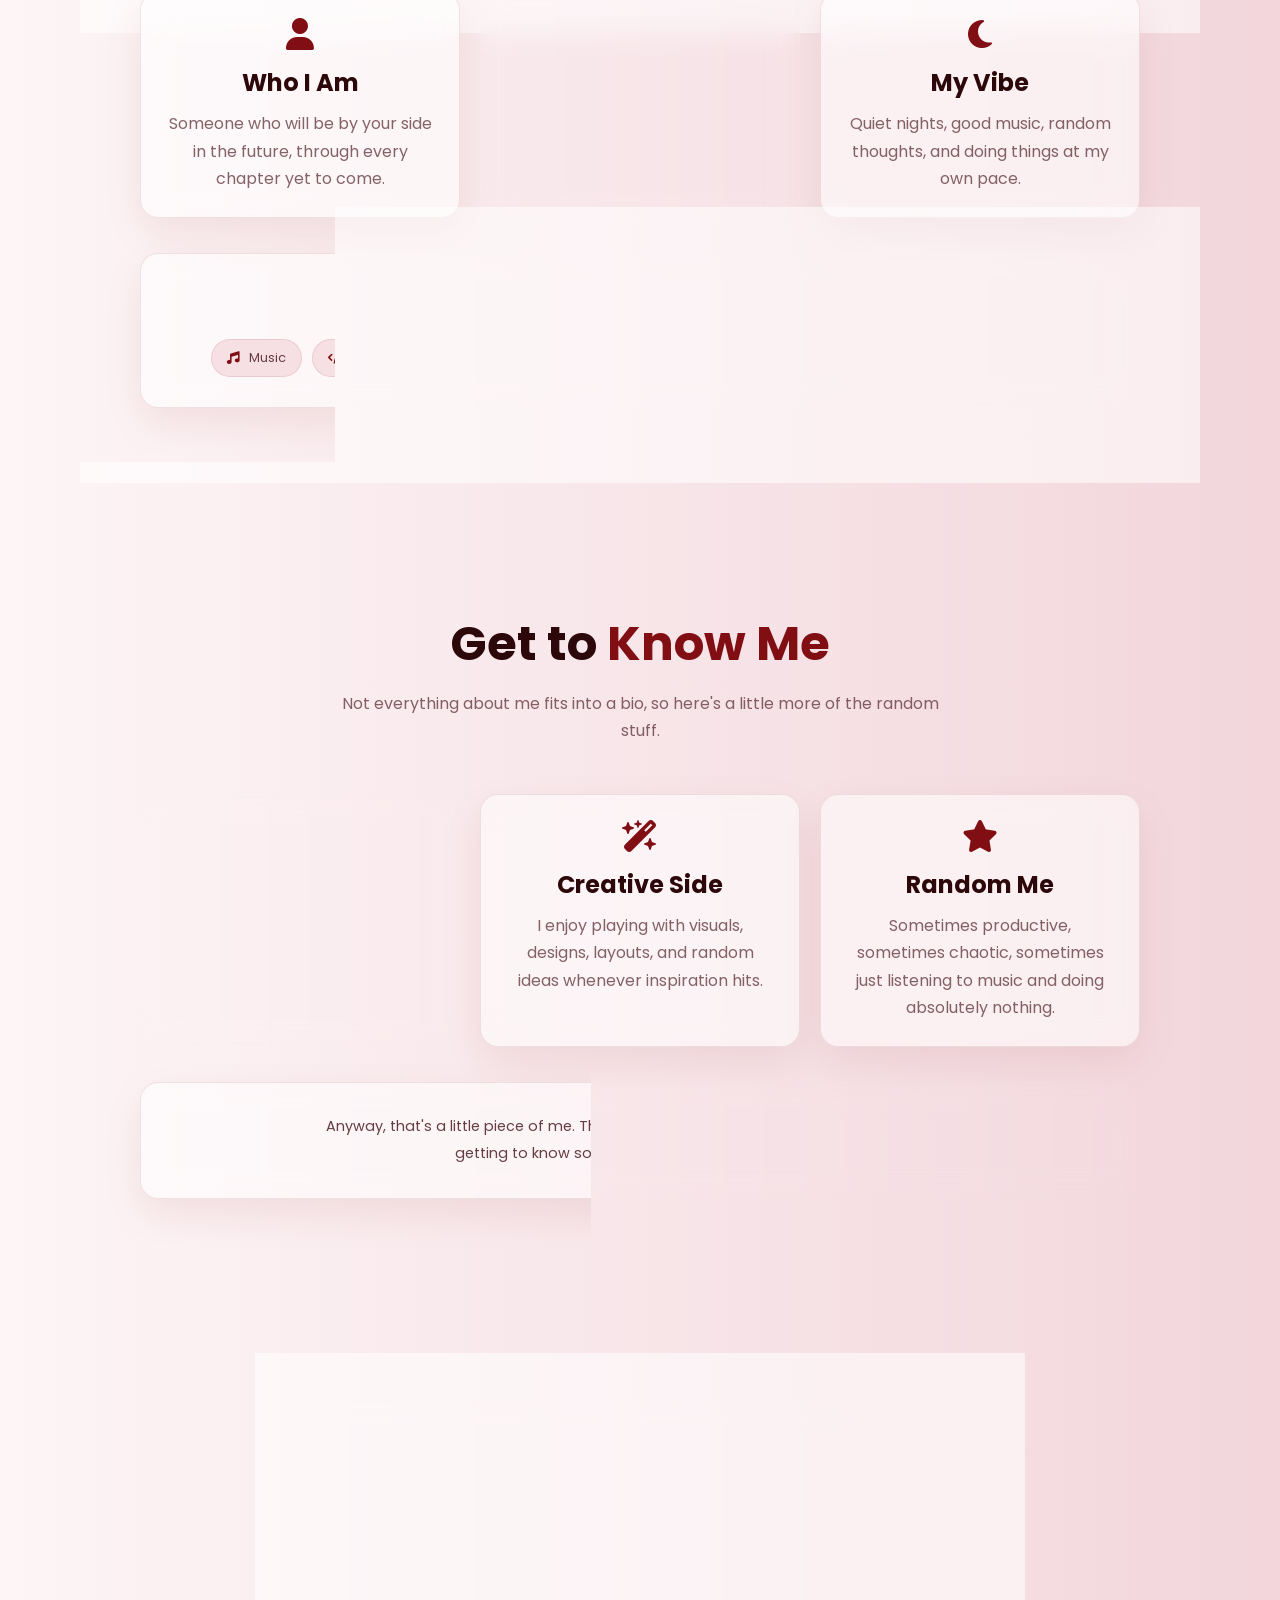
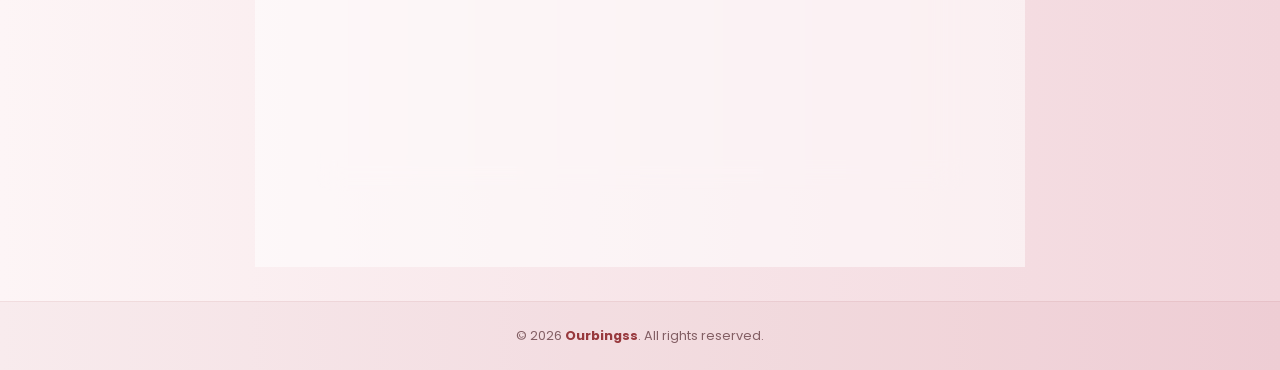
==== commit 24e34f7b: "Update profile" ====
--- a/index.html
+++ b/index.html
@@ -237,7 +237,7 @@
             <h2>Wanna say <span>something?</span></h2>
             <!-- Description -->
             <p>
-                You can leave me a message anonymously. Say whatever you want — a question, confession, random thought, or just say hi. I won't know who sent it. ♡
+                You can leave me a message anonymously. Say whatever you want — a question, confession, random thought, or just say hi. I won't know who sent it. XO, Bings ♡
             </p>
             <!-- NGL Button -->
             <a href="https://ngl.link/ourbingss" target="_blank" rel="noopener noreferrer" class="ngl-button">
@@ -258,16 +258,10 @@
             duration: 1000,
             once: false
         });
-        /* =========================
-           HAMBURGER
-        ========================== */
         function hamburg() {
             const navbar = document.querySelector(".dropdown");
             navbar.style.transform = "translateY(0px)";
         }
-        /* =========================
-           CANCEL
-        ========================== */
         function cancel() {
             const navbar = document.querySelector(".dropdown");
             navbar.style.transform = "translateY(-500px)";
--- a/blog.css
+++ b/blog.css
@@ -863,7 +863,7 @@
 
     color: #663d43;
 
-    font-size: 0.9rem;
+    font-size: 1rem;
 
     line-height: 1.7;
 
@@ -915,7 +915,7 @@
 .know-profile-text span {
     color: #800e13;
 
-    font-size: 0.7rem;
+    font-size: 0.80rem;
 
     letter-spacing: 2px;
 
@@ -943,7 +943,7 @@
 
     color: #663d43;
 
-    font-size: 0.9rem;
+    font-size: 1rem;
 
     line-height: 1.8;
 
@@ -987,7 +987,7 @@
 
     color: #800e13;
 
-    font-size: 1.4rem;
+    font-size: 2rem;
 }
 
 .personal-card h3 {
@@ -995,13 +995,13 @@
 
     color: #2d080a;
 
-    font-size: 1rem;
+    font-size: 1.5rem;
 }
 
 .personal-card p {
     color: #663d43;
 
-    font-size: 0.82rem;
+    font-size: 1rem;
 
     line-height: 1.7;
 
@@ -1021,11 +1021,12 @@
 
 .little-things h3 {
     margin-bottom: 20px;
-
+    font-size: 1.5rem;
     color: #2d080a;
 }
 
 .little-things h3 span {
+    font-size: 1.2rem;
     color: #800e13;
 }
 
@@ -1050,7 +1051,7 @@
 
     color: #663d43;
 
-    font-size: 0.78rem;
+    font-size: 0.80rem;
 }
 
 .thing i {
@@ -1122,7 +1123,7 @@
 
     color: #663d43;
 
-    font-size: 0.88rem;
+    font-size: 1rem;
 
     line-height: 1.8;
 
@@ -1131,26 +1132,16 @@
 
 .ngl-button {
     display: inline-flex;
-
     justify-content: center;
     align-items: center;
-
     gap: 8px;
-
     padding: 12px 24px;
-
     border-radius: 30px;
-
     background: #800e13;
-
     color: #fff;
-
     text-decoration: none;
-
     font-size: 0.85rem;
-
     font-weight: 600;
-
     transition: 0.3s ease;
 }
 
@@ -1170,24 +1161,18 @@
 
 .footer {
     width: 100%;
-
     padding: 25px 20px;
-
     text-align: center;
-
     background: rgba(128, 14, 19, 0.05);
-
     border-top:
         1px solid rgba(128, 14, 19, 0.08);
-
     color: #663d43;
-
     font-size: 0.8rem;
-
     opacity: 0.8;
 }
 
 .footer span {
+    font-weight: bold;
     color: #800e13;
 }
 
@@ -1349,7 +1334,7 @@
 
         margin: 8px auto 18px;
 
-        font-size: 0.8rem;
+        font-size: 0.9rem;
 
         line-height: 1.65;
     }
@@ -1385,64 +1370,51 @@
        MUSIC CARD MOBILE
     ================================================= */
 
-    .music-card {
-        width: 100%;
-        max-width: 350px;
-
-        margin: 0 auto;
-
-        padding: 16px;
-
-        display: grid;
-
-        grid-template-columns: 78px 1fr;
-
-        grid-template-rows: auto auto auto;
-
-        column-gap: 14px;
-
-        row-gap: 10px;
-
-        align-items: center;
-
-        text-align: left;
-
-        border-radius: 18px;
-    }
+.music-card {
+    width: 100%;
+    max-width: 350px;
+
+    margin: 0 auto;
+    padding: 16px;
+
+    display: flex;
+    align-items: center;
+
+    gap: 14px;
+
+    text-align: left;
+
+    border-radius: 18px;
+}
 
 
     /* Cover tetap kecil */
 
-    .music-cover {
-        width: 78px;
-        height: 78px;
-
-        grid-column: 1;
-        grid-row: 1 / span 2;
-
-        margin: 0;
-
-        border-radius: 12px;
-    }
-
+.music-cover {
+    width: 78px;
+    height: 78px;
+
+    flex-shrink: 0;
+
+    margin: 0;
+
+    object-fit: cover;
+
+    border-radius: 12px;
+}
 
     /* Music info */
 
-    .music-info {
-        width: 100%;
-
-        grid-column: 2;
-        grid-row: 1 / span 3;
-
-        min-width: 0;
-
-        display: flex;
-
-        flex-direction: column;
-
-        gap: 6px;
-    }
-
+.music-info {
+    flex: 1;
+
+    min-width: 0;
+
+    display: flex;
+    flex-direction: column;
+
+    gap: 6px;
+}
     .song-header {
         width: 100%;
 
@@ -1568,7 +1540,7 @@
     .section-heading p {
         max-width: 340px;
 
-        font-size: 0.78rem;
+        font-size: 1rem;
 
         line-height: 1.7;
     }
@@ -1600,7 +1572,7 @@
     }
 
     .know-profile-text p {
-        font-size: 0.8rem;
+        font-size: 1rem;
 
         line-height: 1.75;
     }
@@ -1621,11 +1593,11 @@
     }
 
     .personal-card i {
-        font-size: 1.3rem;
+        font-size: 1.8rem;
     }
 
     .personal-card p {
-        font-size: 0.78rem;
+        font-size: 1rem;
     }
 
 
@@ -1675,8 +1647,7 @@
     }
 
     .ngl-card p {
-        font-size: 0.78rem;
-
+        font-size: 1rem;
         line-height: 1.75;
     }
 
@@ -1695,7 +1666,6 @@
 
     .footer {
         padding: 22px 15px;
-
         font-size: 0.72rem;
     }
 }
@@ -1739,21 +1709,17 @@
 
     /* Music */
 
-    .music-card {
-        max-width: 330px;
-
-        padding: 14px;
-
-        grid-template-columns: 70px 1fr;
-
-        column-gap: 12px;
-    }
-
-    .music-cover {
-        width: 70px;
-        height: 70px;
-    }
-
+.music-card {
+    max-width: 330px;
+    padding: 14px;
+
+    gap: 12px;
+}
+
+.music-cover {
+    width: 70px;
+    height: 70px;
+}
     .song-title {
         font-size: 0.88rem;
     }
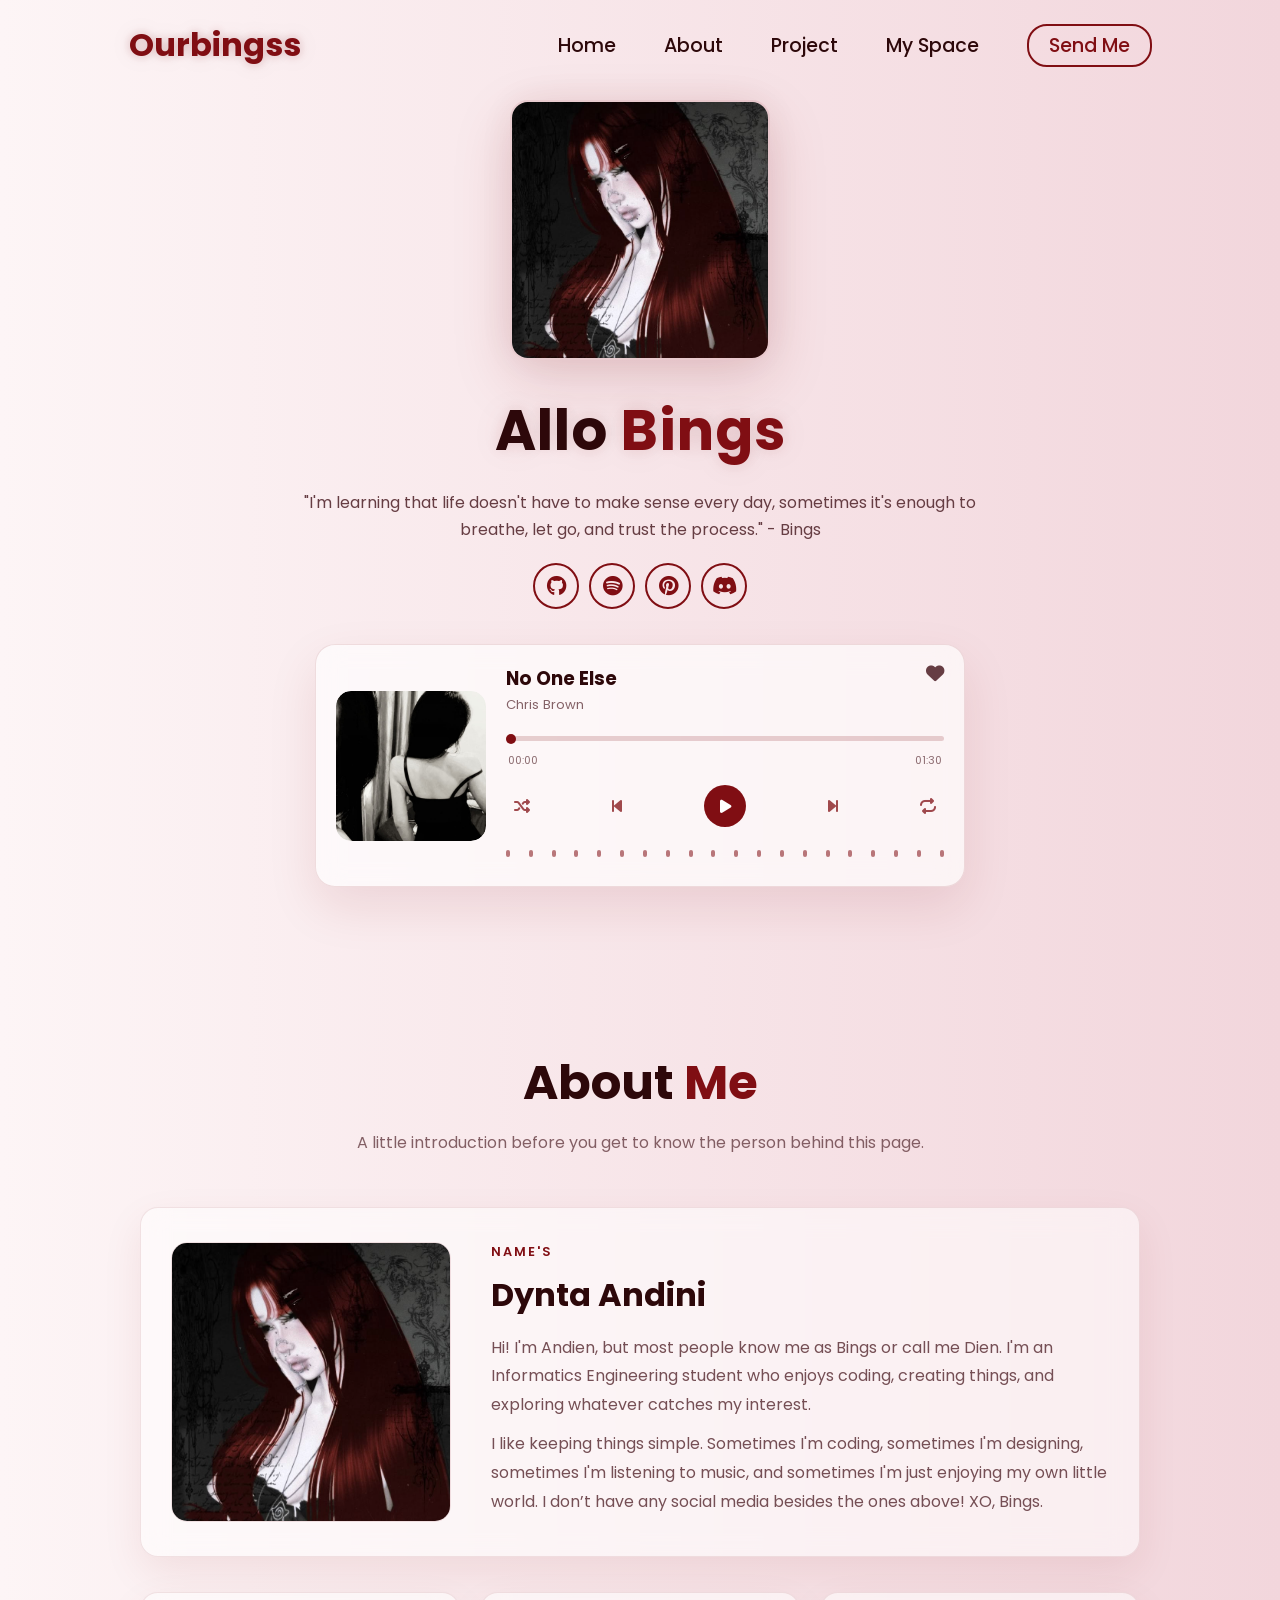
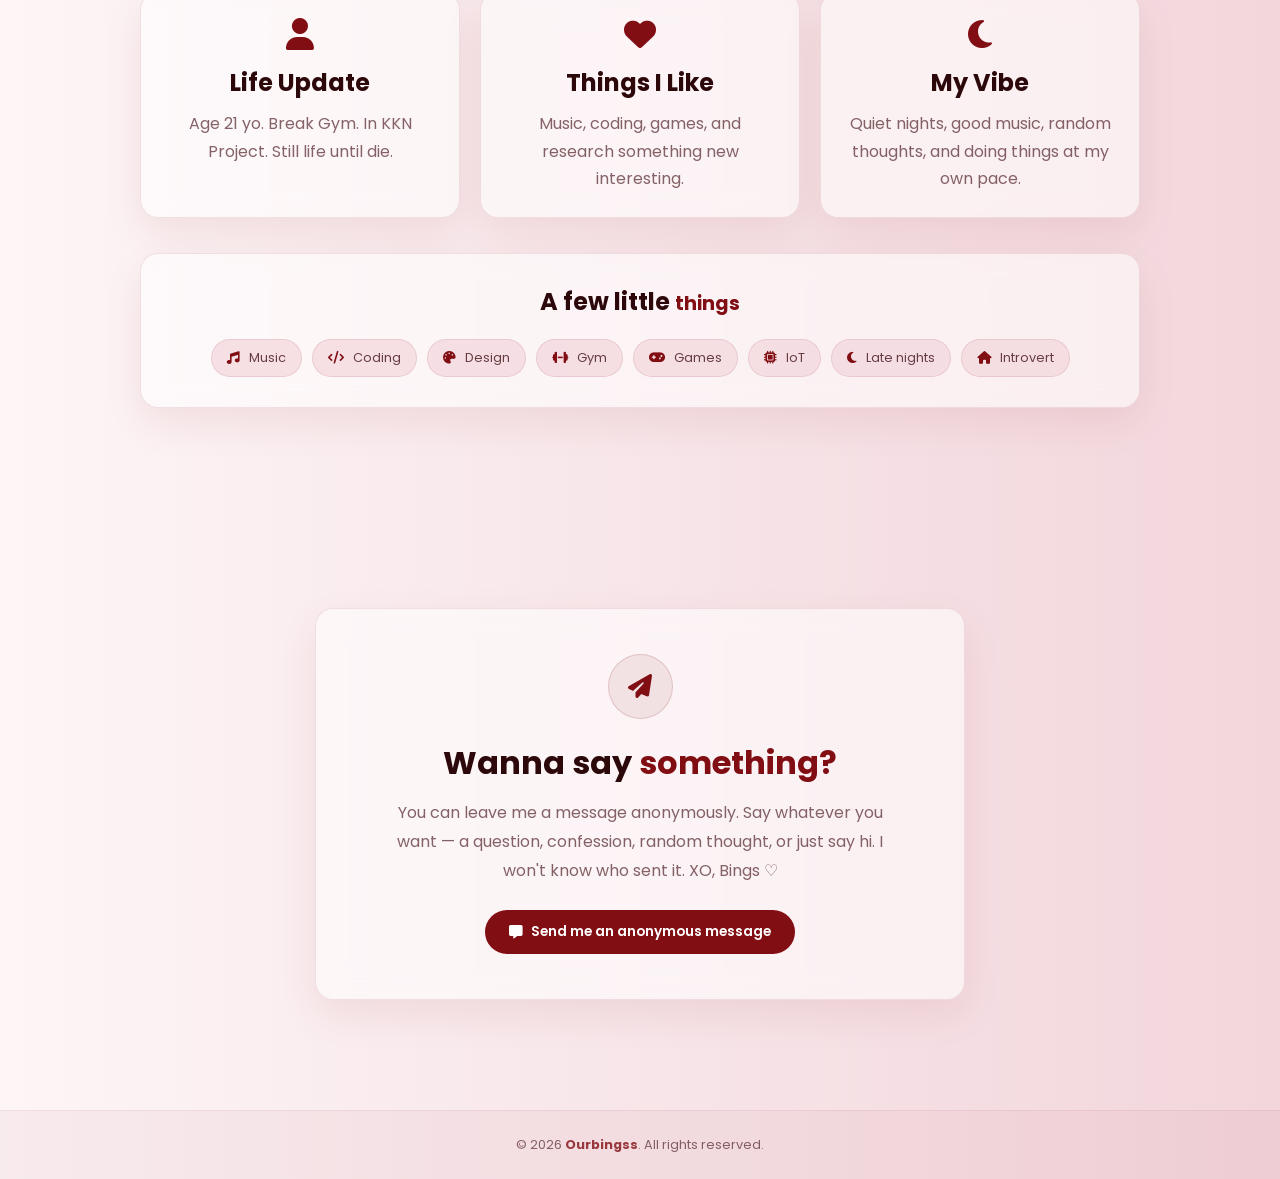
==== commit a58afe79: "Update profile" ====
--- a/index.html
+++ b/index.html
@@ -1,273 +1,224 @@
 <!DOCTYPE html>
 <html lang="en">
 <head>
-    <meta charset="UTF-8" />
-    <meta name="viewport" content="width=device-width, initial-scale=1.0" />
-    <!-- Font Awesome -->
-    <link rel="stylesheet" href="https://cdnjs.cloudflare.com/ajax/libs/font-awesome/6.7.1/css/all.min.css" />
-    <!-- Google Fonts -->
-    <link rel="preconnect" href="https://fonts.googleapis.com" />
-    <link rel="preconnect" href="https://fonts.gstatic.com" crossorigin />
-    <!-- Title -->
-    <title>Ourbingss</title>
-    <!-- Favicon -->
-    <link rel="icon" type="image/png" href="img/pp5.jpg" />
-    <link rel="stylesheet" href="blog.css" />
-    <!-- AOS -->
-    <link rel="stylesheet" href="https://unpkg.com/aos@next/dist/aos.css" />
+<meta charset="UTF-8" />
+<meta name="viewport" content="width=device-width, initial-scale=1.0" />
+<link rel="stylesheet" href="https://cdnjs.cloudflare.com/ajax/libs/font-awesome/6.7.1/css/all.min.css" />
+<link rel="preconnect" href="https://fonts.googleapis.com" />
+<link rel="preconnect" href="https://fonts.gstatic.com" crossorigin />
+<title>Ourbingss</title>
+<link rel="icon" type="image/png" href="img/pp5.jpg" />
+<link rel="stylesheet" href="blog.css" />
+<link rel="stylesheet" href="https://unpkg.com/aos@next/dist/aos.css" />
 </head>
 <body>
-
-    <nav>
-        <div class="nav-container">
-            <!-- Logo -->
-            <div class="logo" data-aos="zoom-in" data-aos-duration="1000">
-                <span>Ourbingss</span>
-            </div>
-            <!-- Desktop Navigation -->
-            <div class="links">
-                <div class="link" data-aos="fade-up" data-aos-duration="1000" data-aos-delay="100"><a href="index.html">Home</a></div>
-                <div class="link" data-aos="fade-up" data-aos-duration="1000" data-aos-delay="200"><a href="index.html#about">About</a></div>
-                <div class="link" data-aos="fade-up" data-aos-duration="1000" data-aos-delay="300"><a href="project.html">Project</a></div>
-                <div class="link" data-aos="fade-up" data-aos-duration="1000" data-aos-delay="500"><a href="index.html#my-space">My Space</a></div>
-                <div class="link contact-btn" data-aos="fade-up" data-aos-duration="1000" data-aos-delay="600"><a href="index.html#contact">Send Me</a></div>
-            </div>
-            <!-- Hamburger -->
-            <i class="fa-solid fa-bars hamburg" onclick="hamburg()"></i>
-        </div>
-        <!-- Mobile Dropdown -->
-        <div class="dropdown">
-            <div class="links">
-                <a href="index.html">Home</a>
-                <a href="index.html#about">About</a>
-                <a href="project.html">Projects</a>
-                <a href="index.html#contact">Contact</a>
-                <i class="fa-solid fa-xmark cancel" onclick="cancel()"></i>
-            </div>
-        </div>
-    </nav>
-    <!-- =====================================================
-         HERO
-    ====================================================== -->
-    <section class="hero-section">
-        <!-- Main Square Image -->
-        <div class="hero-image" data-aos="zoom-in" data-aos-duration="1200">
-            <img src="img/pp5.jpg" alt="Bings" />
-        </div>
-        <!-- Name -->
-        <h1 class="hero-title" data-aos="fade-up" data-aos-duration="1000">
-            Hello, I'm <span>Bings</span>
-        </h1>
-        <!-- Subtitle -->
-        <p class="hero-subtitle" data-aos="fade-up" data-aos-duration="1000" data-aos-delay="100">
-            "I'm learning that life doesn't have to make sense every day, sometimes it's enough to breathe, let go, and trust the process." - Bings
-        </p>
-        <!-- Social Media -->
-        <div class="hero-socials" data-aos="fade-up" data-aos-duration="1000" data-aos-delay="200">
-            <a href="https://github.com/ourbingss" target="_blank" rel="noopener noreferrer" title="GitHub">
-                <i class="fa-brands fa-github"></i>
-            </a>
-            <a href="https://open.spotify.com/user/ourbingss" target="_blank" rel="noopener noreferrer" title="Spotify">
-                <i class="fa-brands fa-spotify"></i>
-            </a>
-            <a href="https://www.pinterest.com/ourbingss/" target="_blank" rel="noopener noreferrer" title="Pinterest">
-                <i class="fa-brands fa-pinterest"></i>
-            </a>
-            <a href="https://discord.com/users/ourbingss" target="_blank" rel="noopener noreferrer" title="Discord">
-                <i class="fa-brands fa-discord"></i>
-            </a>
-        </div>
-        <!-- =================================================
-             MUSIC CARD
-        ================================================== -->
-        <div class="music-card" data-aos="fade-up" data-aos-duration="1000" data-aos-delay="300">
-            <!-- Music Cover -->
-            <div class="music-cover">
-                <img src="img/ppme.jpeg" alt="Music Cover" />
-            </div>
-            <!-- Music Information -->
-            <div class="music-info">
-                <div class="song-header">
-                    <div class="song-detail">
-                        <h3 class="song-title">No One Else</h3>
-                        <p class="singer-name">Chris Brown</p>
-                    </div>
-                    <i class="fa-solid fa-heart heart-icon"></i>
-                </div>
-                <!-- Audio -->
-                <audio id="audio-player" src="audio/audiome.mp3"></audio>
-                <!-- Progress -->
-                <div class="progress-box">
-                    <input type="range" id="progress-bar" value="0" min="0" max="100" />
-                    <div class="time-display">
-                        <span id="current-time">00:00</span>
-                        <span id="max-time">01:30</span>
-                    </div>
-                </div>
-                <!-- Controls -->
-                <div class="player-controls">
-                    <i class="fa-solid fa-shuffle control-btn"></i>
-                    <i class="fa-solid fa-backward-step control-btn"></i>
-                    <div class="play-btn-wrapper" id="play-btn">
-                        <i class="fa-solid fa-play" id="play-icon"></i>
-                    </div>
-                    <i class="fa-solid fa-forward-step control-btn"></i>
-                    <i class="fa-solid fa-repeat control-btn"></i>
-                </div>
-                <!-- Sound Wave -->
-                <div class="sound-wave" id="sound-wave">
-                    <span></span><span></span><span></span><span></span><span></span>
-                    <span></span><span></span><span></span><span></span><span></span>
-                    <span></span><span></span><span></span><span></span><span></span>
-                    <span></span><span></span><span></span><span></span><span></span>
-                </div>
-            </div>
-        </div>
-    </section>
-    <!-- =====================================================
-         ABOUT
-    ====================================================== -->
-    <section id="about" class="know-section">
-        <div class="know-container">
-            <!-- Heading -->
-            <div class="section-heading" data-aos="fade-up" data-aos-duration="1000">
-                <h2>About <span>Me</span></h2>
-                <p>A little introduction before you get to know the person behind this page.</p>
-            </div>
-            <!-- Profile -->
-            <div class="know-profile glass-card" data-aos="fade-up" data-aos-duration="1000">
-                <!-- Image -->
-                <div class="know-profile-image">
-                    <img src="img/pp5.jpg" alt="Bings" />
-                </div>
-                <!-- Text -->
-                <div class="know-profile-text">
-                    <span>HELLO, I'M</span>
-                    <h3>Dynta Andini</h3>
-                    <p>Hi! I'm Andien, but most people know me as Bings or call me Dien. I'm an Informatics Engineering student who enjoys coding, creating things, and exploring whatever catches my interest.</p>
-                    <p>I like keeping things simple. Sometimes I'm coding, sometimes I'm designing, sometimes I'm listening to music, and sometimes I'm just enjoying my own little world.
-                        I don’t have any social media besides the ones above! XO, Bings.</p>
-                    </p>
-                </div>
-            </div>
-            <!-- Personal Cards -->
-            <div class="personal-grid">
-                <!-- Personality -->
-                <div class="personal-card glass-card" data-aos="zoom-in" data-aos-duration="800">
-                    <i class="fa-solid fa-user"></i>
-                    <h3>Who I Am</h3>
-                    <p>Someone who will be by your side in the future, through every chapter yet to come.</p>
-                </div>
-                <!-- Hobbies -->
-                <div class="personal-card glass-card" data-aos="zoom-in" data-aos-duration="800" data-aos-delay="100">
-                    <i class="fa-solid fa-heart"></i>
-                    <h3>Things I Like</h3>
-                    <p>Music, design, coding, games, and little things that might make you stay a little longer.</p>
-                </div>
-                <!-- Current -->
-                <div class="personal-card glass-card" data-aos="zoom-in" data-aos-duration="800" data-aos-delay="200">
-                    <i class="fa-solid fa-moon"></i>
-                    <h3>My Vibe</h3>
-                    <p>Quiet nights, good music, random thoughts, and doing things at my own pace.</p>
-                </div>
-            </div>
-            <!-- Little Things -->
-            <div class="little-things glass-card" data-aos="fade-up" data-aos-duration="1000">
-                <h3>A few little <span>things</span></h3>
-                <div class="things-list">
-                    <div class="thing"><i class="fa-solid fa-music"></i> Music</div>
-                    <div class="thing"><i class="fa-solid fa-code"></i> Coding</div>
-                    <div class="thing"><i class="fa-solid fa-palette"></i> Design</div>
-                    <div class="thing"><i class="fa-solid fa-dumbbell"></i> Gym</div>
-                    <div class="thing"><i class="fa-solid fa-gamepad"></i> Games</div>
-                    <div class="thing"><i class="fa-solid fa-microchip"></i> IoT</div>
-                    <div class="thing"><i class="fa-solid fa-moon"></i> Late nights</div>
-                    <div class="thing"><i class="fa-solid fa-house"></i> Introvert</div>
-                </div>
-            </div>
-        </div>
-    </section>
-    <!-- =====================================================
-         GET TO KNOW ME
-    ====================================================== -->
-    <section id="get-to-know" class="know-section">
-        <div class="know-container">
-            <div class="section-heading" data-aos="fade-up" data-aos-duration="1000">
-                <h2>Get to <span>Know Me</span></h2>
-                <p>Not everything about me fits into a bio, so here's a little more of the random stuff.</p>
-            </div>
-            <div class="personal-grid">
-                <!-- Student -->
-                <div class="personal-card glass-card" data-aos="zoom-in">
-                    <i class="fa-solid fa-graduation-cap"></i>
-                    <h3>Currently</h3>
-                    <p>Studying Informatics Engineering and spending a lot of time learning about technology.</p>
-                </div>
-                <!-- Creative -->
-                <div class="personal-card glass-card" data-aos="zoom-in" data-aos-delay="100">
-                    <i class="fa-solid fa-wand-magic-sparkles"></i>
-                    <h3>Creative Side</h3>
-                    <p>I enjoy playing with visuals, designs, layouts, and random ideas whenever inspiration hits.</p>
-                </div>
-                <!-- Random -->
-                <div class="personal-card glass-card" data-aos="zoom-in" data-aos-delay="200">
-                    <i class="fa-solid fa-star"></i>
-                    <h3>Random Me</h3>
-                    <p>Sometimes productive, sometimes chaotic, sometimes just listening to music and doing absolutely nothing.</p>
-                </div>
-            </div>
-            <!-- Closing Text -->
-            <div class="glass-card" style="padding: 30px; text-align: center; margin-top: 20px;" data-aos="fade-up" data-aos-duration="1000">
-                <p style="max-width: 650px; margin: 0 auto; font-size: 0.9rem; line-height: 1.9; color: #663d43;">
-                    Anyway, that's a little piece of me. There's probably a lot more to discover, but I guess getting to know someone takes time, doesn't it? ♡
-                </p>
-            </div>
-        </div>
-    </section>
-    <!-- =====================================================
-         CONTACT / NGL
-    ====================================================== -->
-    <section id="contact" class="contact-section">
-        <div class="ngl-card glass-card" data-aos="fade-up" data-aos-duration="1000">
-            <!-- Icon -->
-            <div class="ngl-icon">
-                <i class="fa-solid fa-paper-plane"></i>
-            </div>
-            <!-- Heading -->
-            <h2>Wanna say <span>something?</span></h2>
-            <!-- Description -->
-            <p>
-                You can leave me a message anonymously. Say whatever you want — a question, confession, random thought, or just say hi. I won't know who sent it. XO, Bings ♡
-            </p>
-            <!-- NGL Button -->
-            <a href="https://ngl.link/ourbingss" target="_blank" rel="noopener noreferrer" class="ngl-button">
-                <i class="fa-solid fa-message"></i> Send me an anonymous message
-            </a>
-        </div>
-    </section>
-    <!-- =====================================================
-         FOOTER
-    ====================================================== -->
-    <footer class="footer">
-        <p>&copy; 2026 <span>Ourbingss</span>. All rights reserved.</p>
-    </footer>
-    <script src="https://unpkg.com/aos@next/dist/aos.js"></script>
-    <script>
-        AOS.init({
-            offset: 100,
-            duration: 1000,
-            once: false
-        });
-        function hamburg() {
-            const navbar = document.querySelector(".dropdown");
-            navbar.style.transform = "translateY(0px)";
-        }
-        function cancel() {
-            const navbar = document.querySelector(".dropdown");
-            navbar.style.transform = "translateY(-500px)";
-        }
-    </script>
-    <!-- Main JavaScript -->
-    <script src="script.js"></script>
+<nav>
+<div class="nav-container">
+<div class="logo" data-aos="zoom-in" data-aos-duration="1000">
+<span>Ourbingss</span>
+</div>
+<div class="links">
+<div class="link" data-aos="fade-up" data-aos-duration="1000" data-aos-delay="100"><a href="index.html">Home</a></div>
+<div class="link" data-aos="fade-up" data-aos-duration="1000" data-aos-delay="200"><a href="index.html#about">About</a></div>
+<div class="link" data-aos="fade-up" data-aos-duration="1000" data-aos-delay="300"><a href="project.html">Project</a></div>
+<div class="link" data-aos="fade-up" data-aos-duration="1000" data-aos-delay="500"><a href="index.html#my-space">My Space</a></div>
+<div class="link contact-btn" data-aos="fade-up" data-aos-duration="1000" data-aos-delay="600"><a href="index.html#contact">Send Me</a></div>
+</div>
+<i class="fa-solid fa-bars hamburg" onclick="hamburg()"></i>
+</div>
+<div class="dropdown">
+<div class="links">
+<a href="index.html">Home</a>
+<a href="index.html#about">About</a>
+<a href="project.html">Projects</a>
+<a href="index.html#contact">Contact</a>
+<i class="fa-solid fa-xmark cancel" onclick="cancel()"></i>
+</div>
+</div>
+</nav>
+
+<section class="hero-section">
+<div class="hero-image" data-aos="zoom-in" data-aos-duration="1200">
+<img src="img/pp5.jpg" alt="Bings" />
+</div>
+<h1 class="hero-title" data-aos="fade-up" data-aos-duration="1000">
+Allo <span>Bings</span>
+</h1>
+<p class="hero-subtitle" data-aos="fade-up" data-aos-duration="1000" data-aos-delay="100">
+"I'm learning that life doesn't have to make sense every day, sometimes it's enough to breathe, let go, and trust the process." - Bings
+</p>
+<div class="hero-socials" data-aos="fade-up" data-aos-duration="1000" data-aos-delay="200">
+<a href="https://github.com/ourbingss" target="_blank" rel="noopener noreferrer" title="GitHub">
+<i class="fa-brands fa-github"></i>
+</a>
+<a href="https://open.spotify.com/user/ourbingss" target="_blank" rel="noopener noreferrer" title="Spotify">
+<i class="fa-brands fa-spotify"></i>
+</a>
+<a href="https://www.pinterest.com/ourbingss/" target="_blank" rel="noopener noreferrer" title="Pinterest">
+<i class="fa-brands fa-pinterest"></i>
+</a>
+<a href="https://discord.com/users/ourbingss" target="_blank" rel="noopener noreferrer" title="Discord">
+<i class="fa-brands fa-discord"></i>
+</a>
+</div>
+<div class="music-card" data-aos="fade-up" data-aos-duration="1000" data-aos-delay="300">
+<div class="music-cover">
+<img src="img/ppme.jpeg" alt="Music Cover" />
+</div>
+<div class="music-info">
+<div class="song-header">
+<div class="song-detail">
+<h3 class="song-title">No One Else</h3>
+<p class="singer-name">Chris Brown</p>
+</div>
+<i class="fa-solid fa-heart heart-icon"></i>
+</div>
+<audio id="audio-player" src="audio/audiome.mp3"></audio>
+<div class="progress-box">
+<input type="range" id="progress-bar" value="0" min="0" max="100" />
+<div class="time-display">
+<span id="current-time">00:00</span>
+<span id="max-time">01:30</span>
+</div>
+</div>
+<div class="player-controls">
+<i class="fa-solid fa-shuffle control-btn"></i>
+<i class="fa-solid fa-backward-step control-btn"></i>
+<div class="play-btn-wrapper" id="play-btn">
+<i class="fa-solid fa-play" id="play-icon"></i>
+</div>
+<i class="fa-solid fa-forward-step control-btn"></i>
+<i class="fa-solid fa-repeat control-btn"></i>
+</div>
+<!-- Sound Wave -->
+<div class="sound-wave" id="sound-wave">
+<span></span><span></span><span></span><span></span><span></span>
+<span></span><span></span><span></span><span></span><span></span>
+<span></span><span></span><span></span><span></span><span></span>
+<span></span><span></span><span></span><span></span><span></span>
+</div>
+</div>
+</div>
+</section>
+<section id="about" class="know-section">
+<div class="know-container">
+<div class="section-heading" data-aos="fade-up" data-aos-duration="1000">
+<h2>About <span>Me</span></h2>
+<p>A little introduction before you get to know the person behind this page.</p>
+</div>
+<div class="know-profile glass-card" data-aos="fade-up" data-aos-duration="1000">
+<div class="know-profile-image">
+<img src="img/pp5.jpg" alt="Bings" />
+</div>
+<div class="know-profile-text">
+<span>NAME'S</span>
+<h3>Dynta Andini</h3>
+<p>Hi! I'm Andien, but most people know me as Bings or call me Dien. I'm an Informatics Engineering student who enjoys coding, creating things, and exploring whatever catches my interest.</p>
+<p>I like keeping things simple. Sometimes I'm coding, sometimes I'm designing, sometimes I'm listening to music, and sometimes I'm just enjoying my own little world.
+I don’t have any social media besides the ones above! XO, Bings.</p>
+</p>
+</div>
+</div>
+
+<div class="personal-grid">
+<div class="personal-card glass-card" data-aos="zoom-in" data-aos-duration="800">
+<i class="fa-solid fa-user"></i>
+<h3>Life Update</h3>
+<p>Age 21 yo. Break Gym. In KKN Project. Still life until die.</p>
+</div>
+<div class="personal-card glass-card" data-aos="zoom-in" data-aos-duration="800" data-aos-delay="100">
+<i class="fa-solid fa-heart"></i>
+<h3>Things I Like</h3>
+<p>Music, coding, games, and research something new interesting.</p>
+</div>
+<div class="personal-card glass-card" data-aos="zoom-in" data-aos-duration="800" data-aos-delay="200">
+<i class="fa-solid fa-moon"></i>
+<h3>My Vibe</h3>
+<p>Quiet nights, good music, random thoughts, and doing things at my own pace.</p>
+</div>
+</div>
+<div class="little-things glass-card" data-aos="fade-up" data-aos-duration="1000">
+<h3>A few little <span>things</span></h3>
+<div class="things-list">
+<div class="thing"><i class="fa-solid fa-music"></i> Music</div>
+<div class="thing"><i class="fa-solid fa-code"></i> Coding</div>
+<div class="thing"><i class="fa-solid fa-palette"></i> Design</div>
+<div class="thing"><i class="fa-solid fa-dumbbell"></i> Gym</div>
+<div class="thing"><i class="fa-solid fa-gamepad"></i> Games</div>
+<div class="thing"><i class="fa-solid fa-microchip"></i> IoT</div>
+<div class="thing"><i class="fa-solid fa-moon"></i> Late nights</div>
+<div class="thing"><i class="fa-solid fa-house"></i> Introvert</div>
+</div>
+</div>
+</div>
+</section>
+<!-- =====================================================
+GET TO KNOW ME
+<section id="get-to-know" class="know-section">
+<div class="know-container">
+<div class="section-heading" data-aos="fade-up" data-aos-duration="1000">
+<h2>Get to <span>Know Me</span></h2>
+<p>Not everything about me fits into a bio, so here's a little more of the random stuff.</p>
+</div>
+<div class="personal-grid">
+<div class="personal-card glass-card" data-aos="zoom-in">
+<i class="fa-solid fa-graduation-cap"></i>
+<h3>Currently</h3>
+<p>Studying Informatics Engineering and spending a lot of time learning about technology.</p>
+</div>
+<div class="personal-card glass-card" data-aos="zoom-in" data-aos-delay="100">
+<i class="fa-solid fa-wand-magic-sparkles"></i>
+<h3>Creative Side</h3>
+<p>I enjoy playing with visuals, designs, layouts, and random ideas whenever inspiration hits.</p>
+</div>
+<div class="personal-card glass-card" data-aos="zoom-in" data-aos-delay="200">
+<i class="fa-solid fa-star"></i>
+<h3>Random Me</h3>
+<p>Sometimes productive, sometimes chaotic, sometimes just listening to music and doing absolutely nothing.</p>
+</div>
+</div>
+<div class="glass-card" style="padding: 30px; text-align: center; margin-top: 20px;" data-aos="fade-up" data-aos-duration="1000">
+<p style="max-width: 650px; margin: 0 auto; font-size: 0.9rem; line-height: 1.9; color: #663d43;">
+Anyway, that's a little piece of me. There's probably a lot more to discover, but I guess getting to know someone takes time, doesn't it? ♡
+</p>
+</div>
+</div>
+</section>-->
+
+<section id="contact" class="contact-section">
+<div class="ngl-card glass-card" data-aos="fade-up" data-aos-duration="1000">
+<div class="ngl-icon">
+<i class="fa-solid fa-paper-plane"></i>
+</div>
+<h2>Wanna say <span>something?</span></h2>
+<p>
+You can leave me a message anonymously. Say whatever you want — a question, confession, random thought, or just say hi. I won't know who sent it. XO, Bings ♡
+</p>
+<a href="https://ngl.link/ourbingss" target="_blank" rel="noopener noreferrer" class="ngl-button">
+<i class="fa-solid fa-message"></i> Send me an anonymous message
+</a>
+</div>
+</section>
+
+<footer class="footer">
+<p>&copy; 2026 <span>Ourbingss</span>. All rights reserved.</p>
+</footer>
+<script src="https://unpkg.com/aos@next/dist/aos.js"></script>
+<script>
+AOS.init({
+offset: 100,
+duration: 1000,
+once: false
+});
+function hamburg() {
+const navbar = document.querySelector(".dropdown");
+navbar.style.transform = "translateY(0px)";
+}
+function cancel() {
+const navbar = document.querySelector(".dropdown");
+navbar.style.transform = "translateY(-500px)";
+}
+</script>
+<script src="script.js"></script>
 </body>
 </html>
